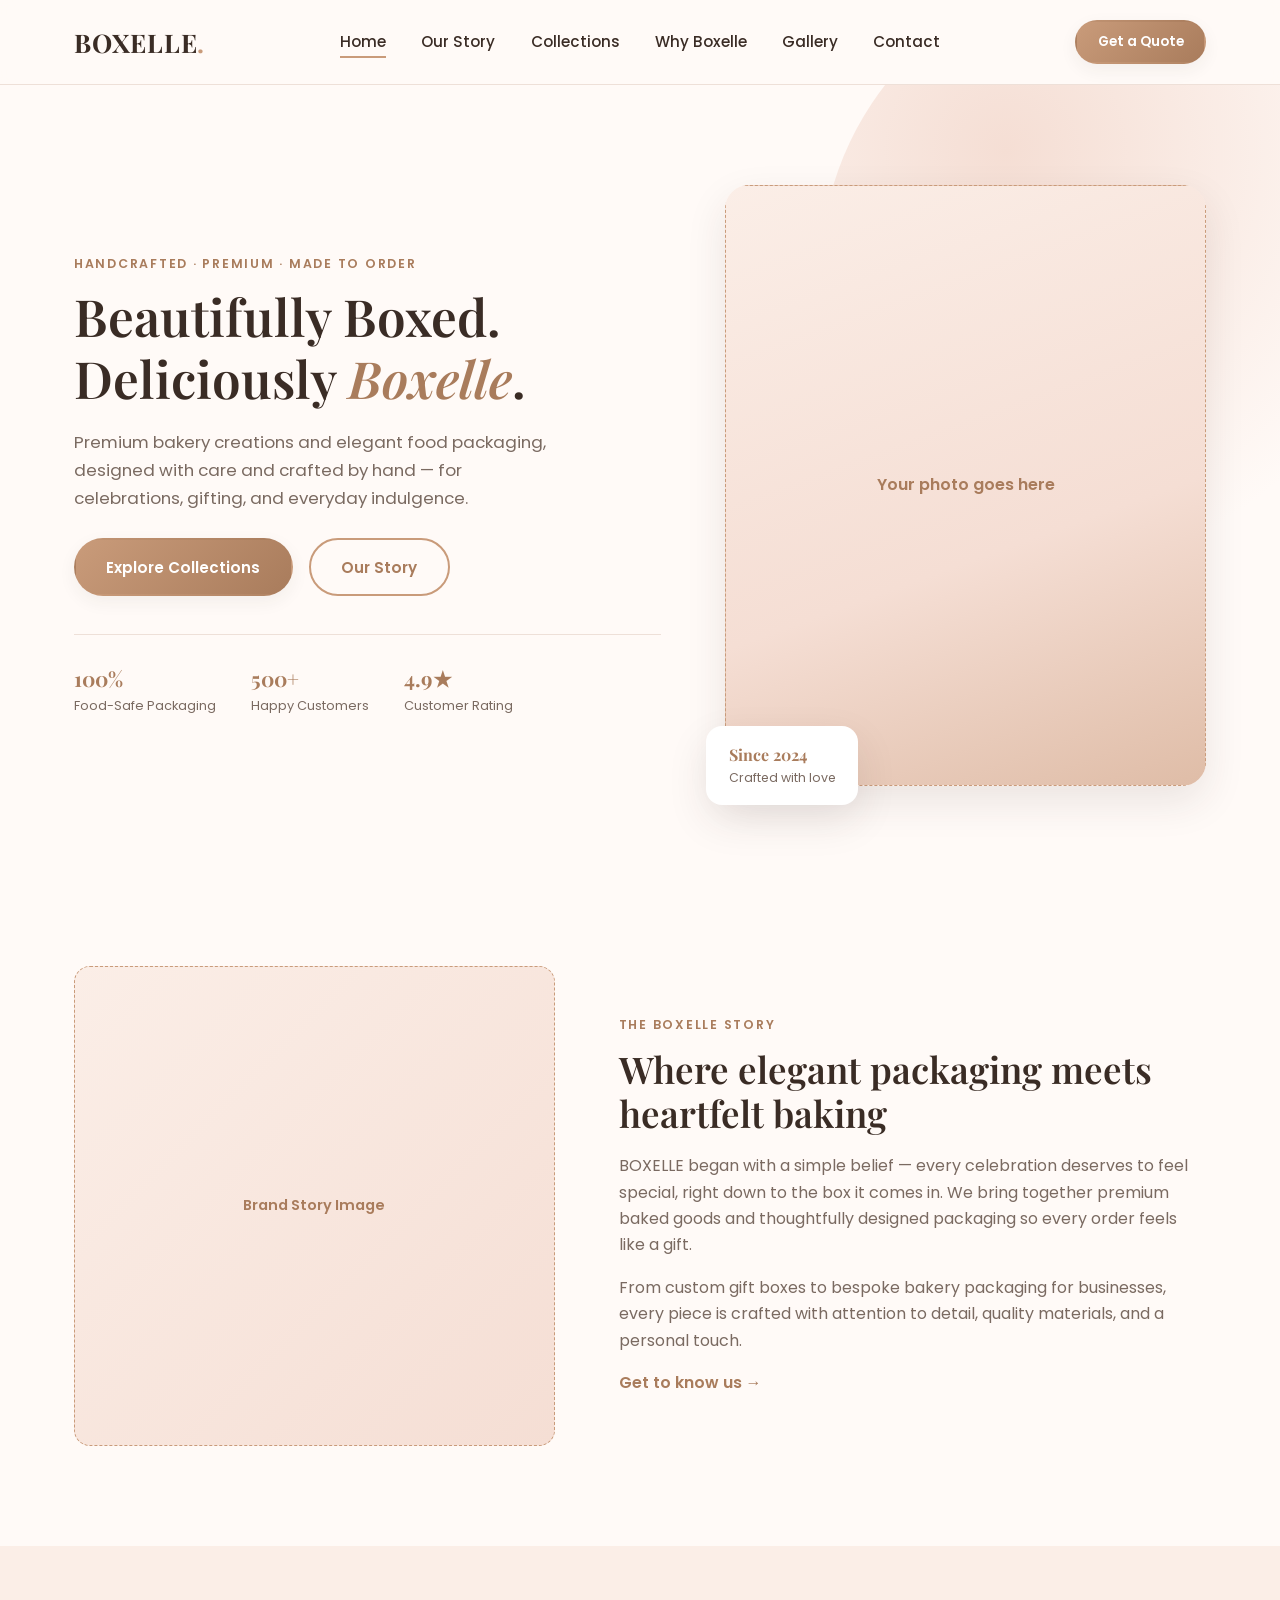
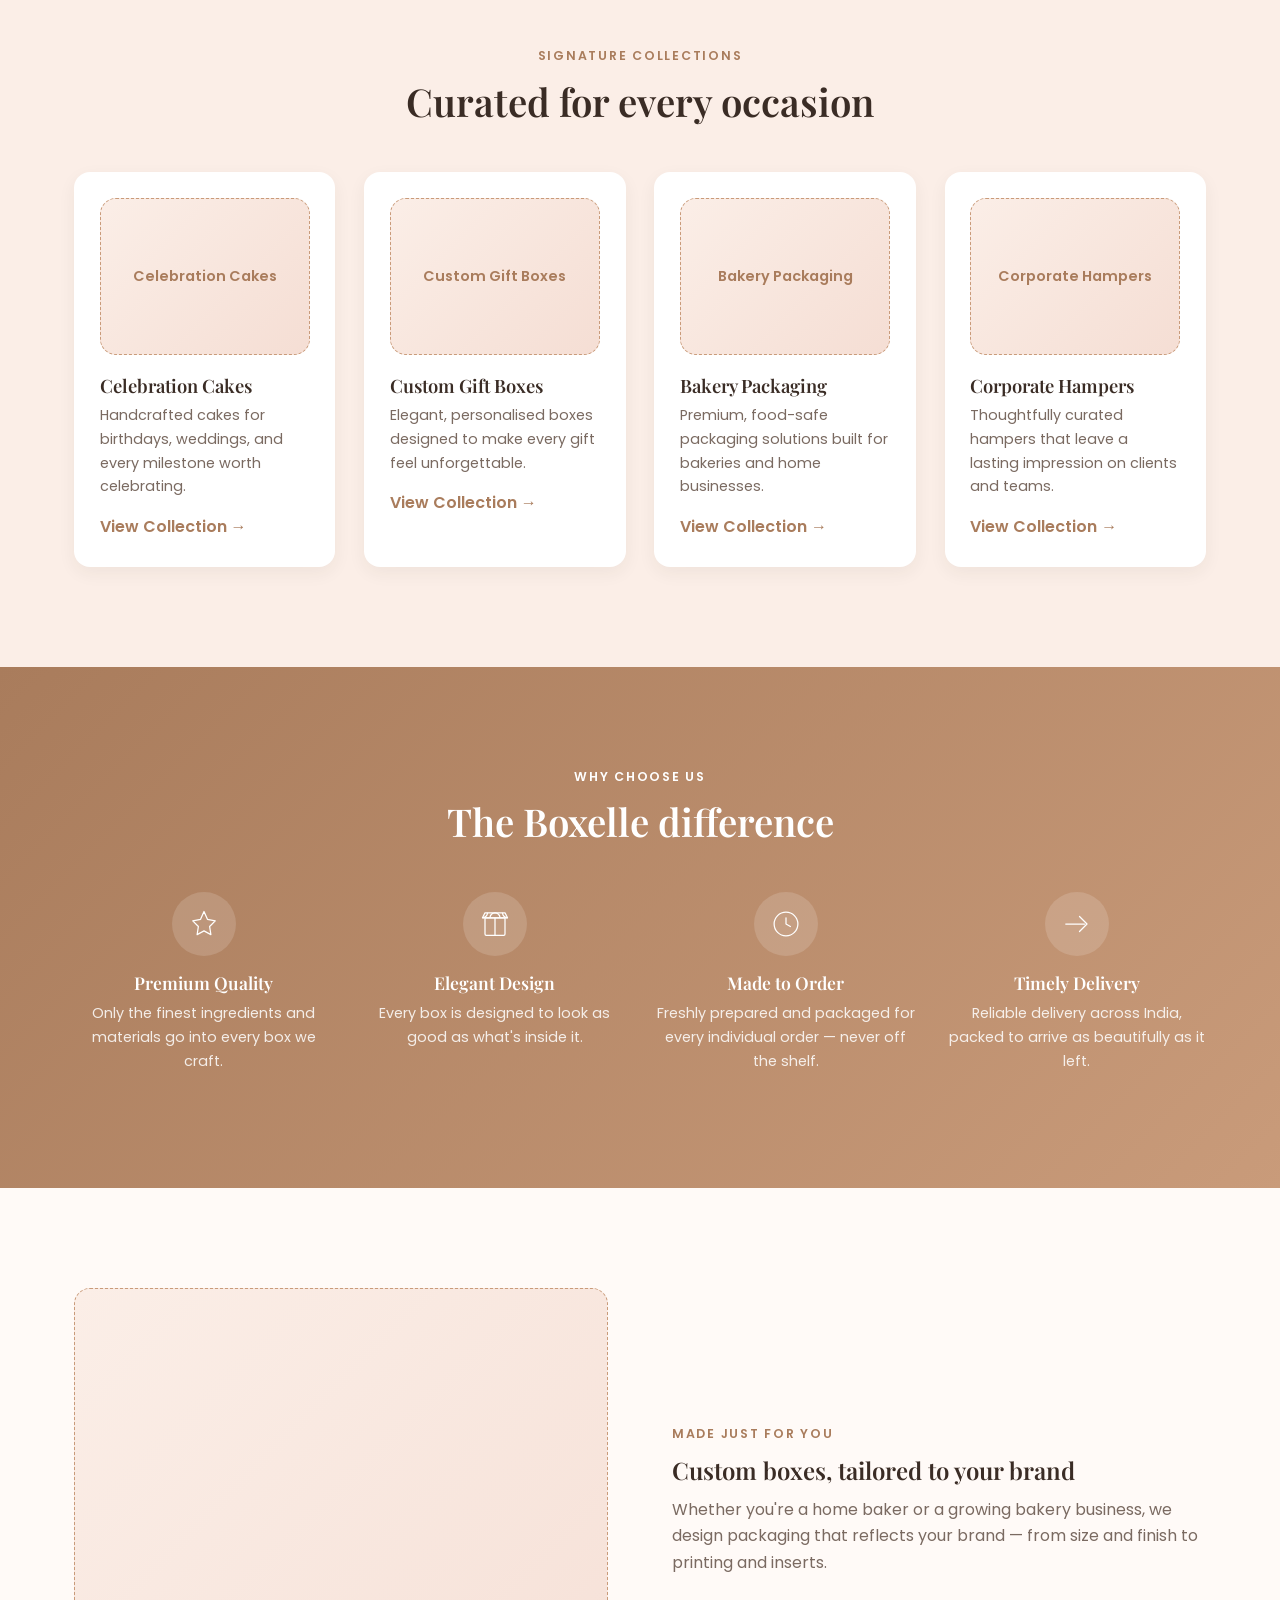
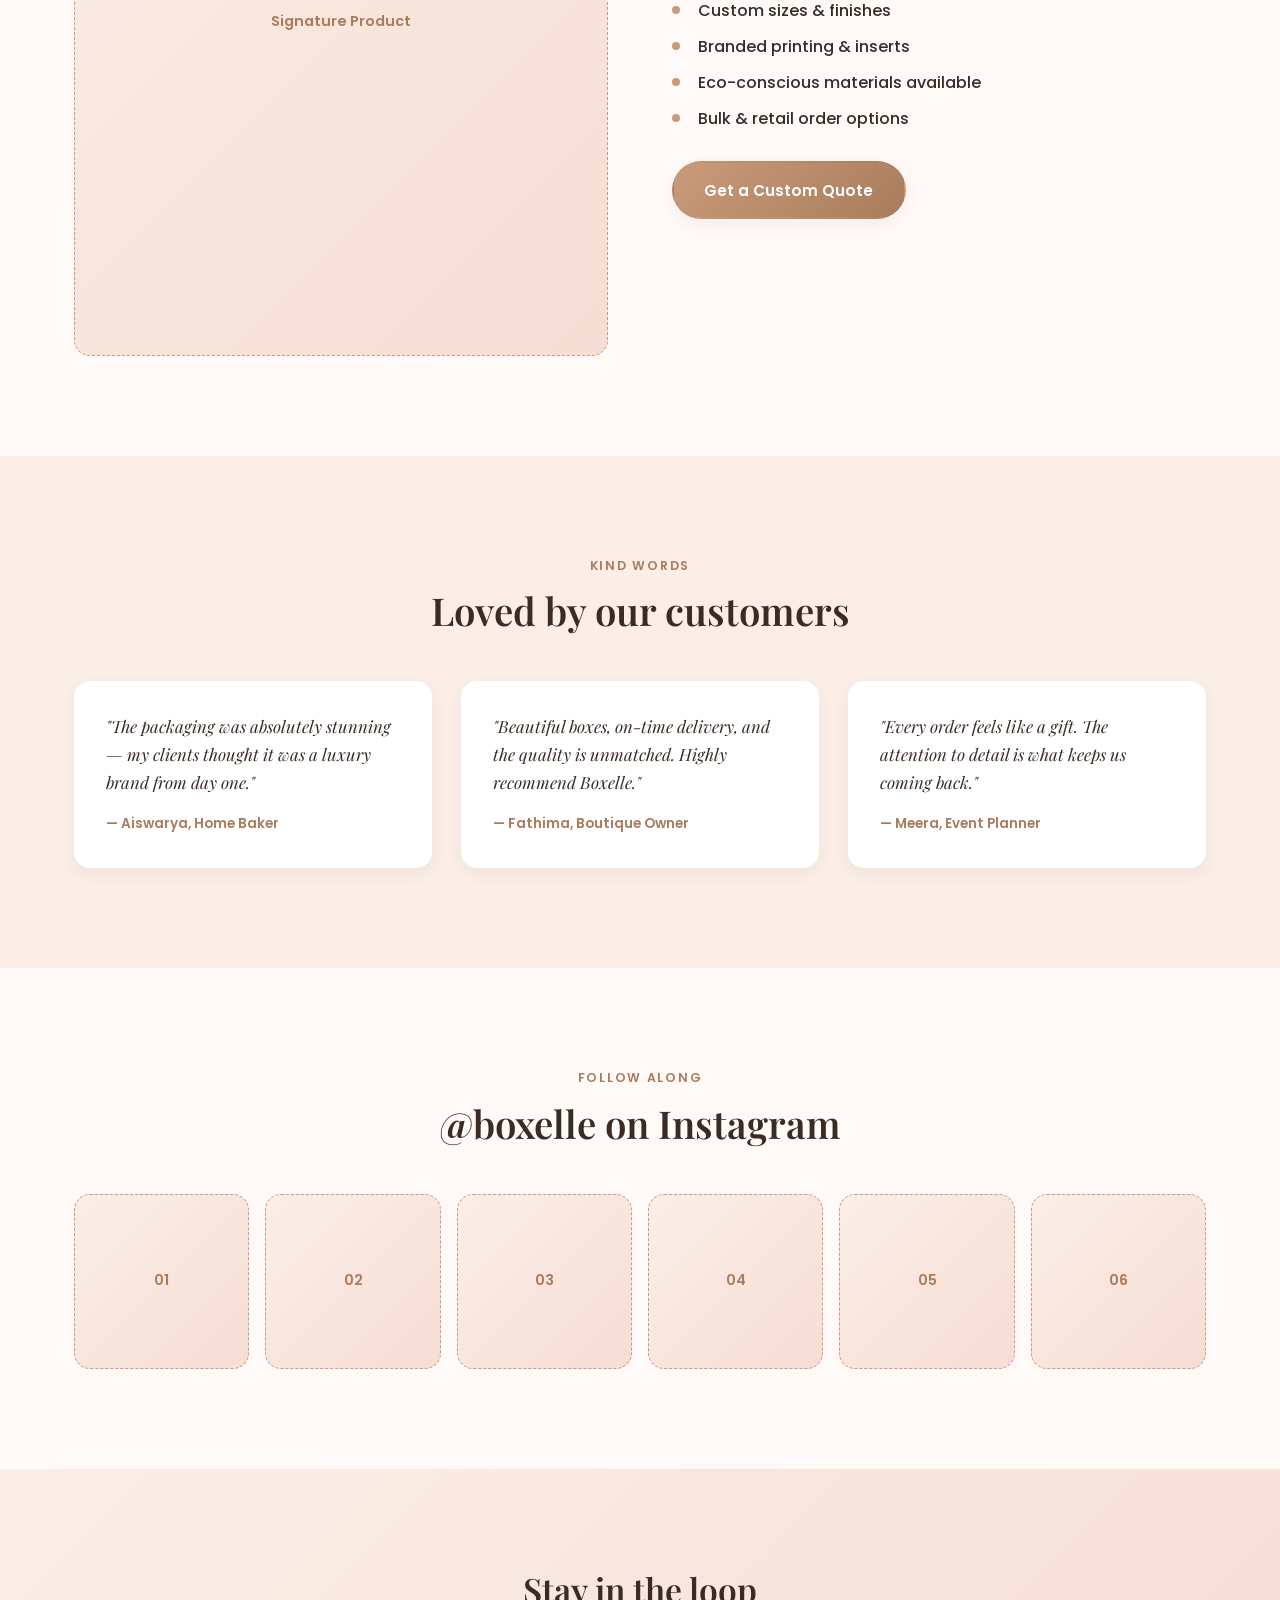
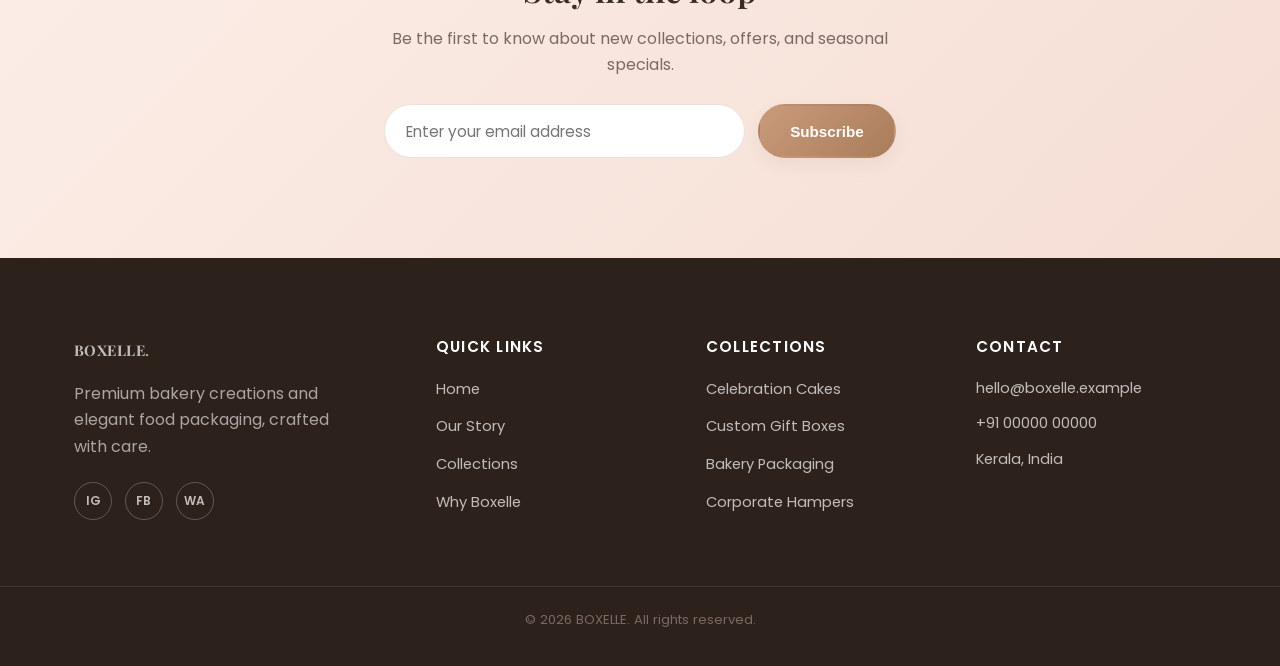
==== design-preview/index.html @ c8e91c18 "Add homepage design preview (hero, collections, footer) for BOXELLE Static HTML/CSS prototype of the" ====
<!DOCTYPE html>
<html lang="en">
<head>
<meta charset="UTF-8">
<meta name="viewport" content="width=device-width, initial-scale=1.0">
<title>BOXELLE — Premium Bakery & Packaging</title>
<meta name="description" content="BOXELLE — premium, handcrafted bakery boxes and food packaging. Elegant design, made to order.">
<link rel="preconnect" href="https://fonts.googleapis.com">
<link rel="preconnect" href="https://fonts.gstatic.com" crossorigin>
<link href="https://fonts.googleapis.com/css2?family=Playfair+Display:ital,wght@0,500;0,600;0,700;1,500&family=Poppins:wght@300;400;500;600;700&display=swap" rel="stylesheet">
<link rel="stylesheet" href="assets/css/style.css">
</head>
<body>

<!-- ============ HEADER ============ -->
<header class="site-header" id="siteHeader">
  <div class="container header-inner">
    <a href="#" class="logo">BOXELLE<span class="logo-dot">.</span></a>

    <nav class="main-nav" id="mainNav">
      <ul>
        <li><a href="#home" class="active">Home</a></li>
        <li><a href="#about">Our Story</a></li>
        <li><a href="#collections">Collections</a></li>
        <li><a href="#why">Why Boxelle</a></li>
        <li><a href="#gallery">Gallery</a></li>
        <li><a href="#contact">Contact</a></li>
      </ul>
    </nav>

    <div class="header-actions">
      <a href="#contact" class="btn btn-primary btn-sm">Get a Quote</a>
      <button class="nav-toggle" id="navToggle" aria-label="Toggle menu" aria-expanded="false">
        <span></span><span></span><span></span>
      </button>
    </div>
  </div>
</header>

<!-- ============ HERO ============ -->
<section class="hero" id="home">
  <div class="hero-blob" aria-hidden="true"></div>
  <div class="container hero-inner">
    <div class="hero-copy" data-reveal>
      <p class="eyebrow">Handcrafted &middot; Premium &middot; Made to Order</p>
      <h1>Beautifully Boxed. <br> Deliciously <em>Boxelle</em>.</h1>
      <p class="hero-sub">
        Premium bakery creations and elegant food packaging, designed with care and
        crafted by hand — for celebrations, gifting, and everyday indulgence.
      </p>
      <div class="hero-cta">
        <a href="#collections" class="btn btn-primary">Explore Collections</a>
        <a href="#about" class="btn btn-outline">Our Story</a>
      </div>

      <div class="hero-trust">
        <div class="trust-item"><strong>100%</strong><span>Food-Safe Packaging</span></div>
        <div class="trust-item"><strong>500+</strong><span>Happy Customers</span></div>
        <div class="trust-item"><strong>4.9★</strong><span>Customer Rating</span></div>
      </div>
    </div>

    <div class="hero-visual" data-reveal>
      <div class="hero-photo-frame">
        <!-- PLACEHOLDER: replace this block's background image with the real photo
             (see design-preview/assets/img/README.txt) once supplied. -->
        <div class="hero-photo-placeholder">
          <span>Your photo goes here</span>
        </div>
      </div>
      <div class="hero-badge">
        <span class="hero-badge-title">Since 2024</span>
        <span class="hero-badge-sub">Crafted with love</span>
      </div>
    </div>
  </div>
</section>

<!-- ============ ABOUT ============ -->
<section class="about" id="about">
  <div class="container about-inner">
    <div class="about-visual" data-reveal>
      <div class="about-img img-placeholder">Brand Story Image</div>
    </div>
    <div class="about-copy" data-reveal>
      <p class="eyebrow">The Boxelle Story</p>
      <h2>Where elegant packaging meets heartfelt baking</h2>
      <p>
        BOXELLE began with a simple belief — every celebration deserves to feel special,
        right down to the box it comes in. We bring together premium baked goods and
        thoughtfully designed packaging so every order feels like a gift.
      </p>
      <p>
        From custom gift boxes to bespoke bakery packaging for businesses, every piece is
        crafted with attention to detail, quality materials, and a personal touch.
      </p>
      <a href="#contact" class="link-arrow">Get to know us &rarr;</a>
    </div>
  </div>
</section>

<!-- ============ COLLECTIONS ============ -->
<section class="collections" id="collections">
  <div class="container">
    <div class="section-head" data-reveal>
      <p class="eyebrow">Signature Collections</p>
      <h2>Curated for every occasion</h2>
    </div>

    <div class="collection-grid">
      <article class="collection-card" data-reveal>
        <div class="card-img img-placeholder">Celebration Cakes</div>
        <h3>Celebration Cakes</h3>
        <p>Handcrafted cakes for birthdays, weddings, and every milestone worth celebrating.</p>
        <a href="#contact" class="link-arrow">View Collection &rarr;</a>
      </article>

      <article class="collection-card" data-reveal>
        <div class="card-img img-placeholder">Custom Gift Boxes</div>
        <h3>Custom Gift Boxes</h3>
        <p>Elegant, personalised boxes designed to make every gift feel unforgettable.</p>
        <a href="#contact" class="link-arrow">View Collection &rarr;</a>
      </article>

      <article class="collection-card" data-reveal>
        <div class="card-img img-placeholder">Bakery Packaging</div>
        <h3>Bakery Packaging</h3>
        <p>Premium, food-safe packaging solutions built for bakeries and home businesses.</p>
        <a href="#contact" class="link-arrow">View Collection &rarr;</a>
      </article>

      <article class="collection-card" data-reveal>
        <div class="card-img img-placeholder">Corporate Hampers</div>
        <h3>Corporate Hampers</h3>
        <p>Thoughtfully curated hampers that leave a lasting impression on clients and teams.</p>
        <a href="#contact" class="link-arrow">View Collection &rarr;</a>
      </article>
    </div>
  </div>
</section>

<!-- ============ WHY BOXELLE ============ -->
<section class="why" id="why">
  <div class="container">
    <div class="section-head light" data-reveal>
      <p class="eyebrow">Why Choose Us</p>
      <h2>The Boxelle difference</h2>
    </div>

    <div class="why-grid">
      <div class="why-item" data-reveal>
        <div class="why-icon" aria-hidden="true">
          <svg viewBox="0 0 48 48"><path d="M24 4l5.5 12.5L42 19l-9 9 2 13-11-6-11 6 2-13-9-9 12.5-2.5z" fill="none" stroke="currentColor" stroke-width="2" stroke-linejoin="round"/></svg>
        </div>
        <h3>Premium Quality</h3>
        <p>Only the finest ingredients and materials go into every box we craft.</p>
      </div>

      <div class="why-item" data-reveal>
        <div class="why-icon" aria-hidden="true">
          <svg viewBox="0 0 48 48"><path d="M8 14h32v26a2 2 0 0 1-2 2H10a2 2 0 0 1-2-2V14z" fill="none" stroke="currentColor" stroke-width="2" stroke-linejoin="round"/><path d="M4 14h40l-4-8H8l-4 8z" fill="none" stroke="currentColor" stroke-width="2" stroke-linejoin="round"/><path d="M24 14v28M4 14a8 8 0 0 0 8-8M44 14a8 8 0 0 1-8-8M24 6a8 8 0 0 1 8 8M24 6a8 8 0 0 0-8 8" fill="none" stroke="currentColor" stroke-width="2"/></svg>
        </div>
        <h3>Elegant Design</h3>
        <p>Every box is designed to look as good as what's inside it.</p>
      </div>

      <div class="why-item" data-reveal>
        <div class="why-icon" aria-hidden="true">
          <svg viewBox="0 0 48 48"><circle cx="24" cy="24" r="19" fill="none" stroke="currentColor" stroke-width="2"/><path d="M24 14v10l7 4" fill="none" stroke="currentColor" stroke-width="2" stroke-linecap="round" stroke-linejoin="round"/></svg>
        </div>
        <h3>Made to Order</h3>
        <p>Freshly prepared and packaged for every individual order — never off the shelf.</p>
      </div>

      <div class="why-item" data-reveal>
        <div class="why-icon" aria-hidden="true">
          <svg viewBox="0 0 48 48"><path d="M6 24h30M28 12l12 12-12 12" fill="none" stroke="currentColor" stroke-width="2" stroke-linecap="round" stroke-linejoin="round"/></svg>
        </div>
        <h3>Timely Delivery</h3>
        <p>Reliable delivery across India, packed to arrive as beautifully as it left.</p>
      </div>
    </div>
  </div>
</section>

<!-- ============ SIGNATURE SHOWCASE ============ -->
<section class="showcase" id="showcase">
  <div class="container showcase-inner">
    <div class="showcase-visual" data-reveal>
      <div class="showcase-img img-placeholder">Signature Product</div>
    </div>
    <div class="showcase-copy" data-reveal>
      <p class="eyebrow">Made Just for You</p>
      <h2>Custom boxes, tailored to your brand</h2>
      <p>
        Whether you're a home baker or a growing bakery business, we design packaging
        that reflects your brand — from size and finish to printing and inserts.
      </p>
      <ul class="showcase-list">
        <li>Custom sizes &amp; finishes</li>
        <li>Branded printing &amp; inserts</li>
        <li>Eco-conscious materials available</li>
        <li>Bulk &amp; retail order options</li>
      </ul>
      <a href="#contact" class="btn btn-primary">Get a Custom Quote</a>
    </div>
  </div>
</section>

<!-- ============ TESTIMONIALS ============ -->
<section class="testimonials">
  <div class="container">
    <div class="section-head" data-reveal>
      <p class="eyebrow">Kind Words</p>
      <h2>Loved by our customers</h2>
    </div>

    <div class="testimonial-grid">
      <blockquote class="testimonial-card" data-reveal>
        <p>"The packaging was absolutely stunning — my clients thought it was a luxury brand from day one."</p>
        <footer>— Aiswarya, Home Baker</footer>
      </blockquote>
      <blockquote class="testimonial-card" data-reveal>
        <p>"Beautiful boxes, on-time delivery, and the quality is unmatched. Highly recommend Boxelle."</p>
        <footer>— Fathima, Boutique Owner</footer>
      </blockquote>
      <blockquote class="testimonial-card" data-reveal>
        <p>"Every order feels like a gift. The attention to detail is what keeps us coming back."</p>
        <footer>— Meera, Event Planner</footer>
      </blockquote>
    </div>
  </div>
</section>

<!-- ============ GALLERY ============ -->
<section class="gallery" id="gallery">
  <div class="container">
    <div class="section-head" data-reveal>
      <p class="eyebrow">Follow Along</p>
      <h2>@boxelle on Instagram</h2>
    </div>
    <div class="gallery-grid">
      <div class="gallery-item img-placeholder" data-reveal>01</div>
      <div class="gallery-item img-placeholder" data-reveal>02</div>
      <div class="gallery-item img-placeholder" data-reveal>03</div>
      <div class="gallery-item img-placeholder" data-reveal>04</div>
      <div class="gallery-item img-placeholder" data-reveal>05</div>
      <div class="gallery-item img-placeholder" data-reveal>06</div>
    </div>
  </div>
</section>

<!-- ============ NEWSLETTER CTA ============ -->
<section class="newsletter">
  <div class="container newsletter-inner" data-reveal>
    <h2>Stay in the loop</h2>
    <p>Be the first to know about new collections, offers, and seasonal specials.</p>
    <form class="newsletter-form" onsubmit="return false;">
      <input type="email" placeholder="Enter your email address" required aria-label="Email address">
      <button type="submit" class="btn btn-primary">Subscribe</button>
    </form>
  </div>
</section>

<!-- ============ FOOTER ============ -->
<footer class="site-footer" id="contact">
  <div class="container footer-inner">
    <div class="footer-col footer-brand">
      <a href="#" class="logo footer-logo">BOXELLE<span class="logo-dot">.</span></a>
      <p>Premium bakery creations and elegant food packaging, crafted with care.</p>
      <div class="social-links">
        <a href="#" aria-label="Instagram">IG</a>
        <a href="#" aria-label="Facebook">FB</a>
        <a href="#" aria-label="WhatsApp">WA</a>
      </div>
    </div>

    <div class="footer-col">
      <h4>Quick Links</h4>
      <ul>
        <li><a href="#home">Home</a></li>
        <li><a href="#about">Our Story</a></li>
        <li><a href="#collections">Collections</a></li>
        <li><a href="#why">Why Boxelle</a></li>
      </ul>
    </div>

    <div class="footer-col">
      <h4>Collections</h4>
      <ul>
        <li><a href="#collections">Celebration Cakes</a></li>
        <li><a href="#collections">Custom Gift Boxes</a></li>
        <li><a href="#collections">Bakery Packaging</a></li>
        <li><a href="#collections">Corporate Hampers</a></li>
      </ul>
    </div>

    <div class="footer-col">
      <h4>Contact</h4>
      <ul class="footer-contact">
        <li>hello@boxelle.example</li>
        <li>+91 00000 00000</li>
        <li>Kerala, India</li>
      </ul>
    </div>
  </div>
  <div class="footer-bottom">
    <div class="container">
      <p>&copy; <span id="year"></span> BOXELLE. All rights reserved.</p>
    </div>
  </div>
</footer>

<script src="assets/js/main.js"></script>
</body>
</html>
---- design-preview/assets/css/style.css ----
/* ==========================================================================
   BOXELLE — Homepage Design Preview
   Premium, feminine, modern bakery & packaging brand aesthetic.
   ========================================================================== */

:root {
  --color-bg: #fffaf7;
  --color-bg-alt: #fbeee7;
  --color-blush: #f5ded4;
  --color-blush-soft: #fbeee7;
  --color-rose-gold: #c99b7a;
  --color-rose-gold-dark: #a97c5c;
  --color-text: #3a2c25;
  --color-text-light: #7a6a61;
  --color-white: #ffffff;
  --color-border: #eee0d8;

  --font-heading: 'Playfair Display', Georgia, serif;
  --font-body: 'Poppins', -apple-system, BlinkMacSystemFont, sans-serif;

  --radius-lg: 24px;
  --radius-md: 16px;
  --radius-sm: 10px;
  --shadow-sm: 0 6px 18px rgba(58, 44, 37, 0.06);
  --shadow-md: 0 16px 40px rgba(58, 44, 37, 0.1);
  --container-w: 1180px;
}

* { box-sizing: border-box; }

html { scroll-behavior: smooth; }

body {
  margin: 0;
  font-family: var(--font-body);
  color: var(--color-text);
  background: var(--color-bg);
  line-height: 1.65;
  -webkit-font-smoothing: antialiased;
}

img { max-width: 100%; display: block; }

a { color: inherit; text-decoration: none; }

ul { list-style: none; margin: 0; padding: 0; }

.container {
  width: 100%;
  max-width: var(--container-w);
  margin: 0 auto;
  padding: 0 24px;
}

h1, h2, h3, h4 {
  font-family: var(--font-heading);
  font-weight: 600;
  margin: 0 0 .5em;
  line-height: 1.2;
  color: var(--color-text);
}

p { margin: 0 0 1em; color: var(--color-text-light); }

.eyebrow {
  font-family: var(--font-body);
  text-transform: uppercase;
  letter-spacing: .14em;
  font-size: .78rem;
  font-weight: 600;
  color: var(--color-rose-gold-dark);
  margin: 0 0 .9em;
}

/* ---------- Buttons ---------- */
.btn {
  display: inline-flex;
  align-items: center;
  justify-content: center;
  gap: .5em;
  padding: .95em 2em;
  border-radius: 100px;
  font-weight: 600;
  font-size: .95rem;
  border: 2px solid transparent;
  cursor: pointer;
  transition: transform .25s ease, box-shadow .25s ease, background .25s ease, color .25s ease;
  white-space: nowrap;
}
.btn-primary {
  background: linear-gradient(135deg, var(--color-rose-gold), var(--color-rose-gold-dark));
  color: #fff;
  box-shadow: var(--shadow-sm);
}
.btn-primary:hover { transform: translateY(-2px); box-shadow: var(--shadow-md); }
.btn-outline {
  border-color: var(--color-rose-gold);
  color: var(--color-rose-gold-dark);
  background: transparent;
}
.btn-outline:hover { background: var(--color-rose-gold); color: #fff; }
.btn-sm { padding: .65em 1.5em; font-size: .85rem; }

.link-arrow {
  display: inline-block;
  font-weight: 600;
  color: var(--color-rose-gold-dark);
  border-bottom: 1px solid transparent;
  transition: border-color .2s ease;
}
.link-arrow:hover { border-color: var(--color-rose-gold-dark); }

/* ---------- Placeholder blocks (swap for real photos) ---------- */
.img-placeholder {
  background: linear-gradient(135deg, var(--color-blush-soft), var(--color-blush));
  border: 1px dashed var(--color-rose-gold);
  color: var(--color-rose-gold-dark);
  display: flex;
  align-items: center;
  justify-content: center;
  font-family: var(--font-body);
  font-weight: 600;
  font-size: .9rem;
  text-align: center;
  border-radius: var(--radius-md);
}

/* ---------- Header ---------- */
.site-header {
  position: sticky;
  top: 0;
  z-index: 100;
  background: rgba(255, 250, 247, 0.9);
  backdrop-filter: blur(8px);
  border-bottom: 1px solid var(--color-border);
}
.header-inner {
  display: flex;
  align-items: center;
  justify-content: space-between;
  height: 84px;
}
.logo {
  font-family: var(--font-heading);
  font-size: 1.6rem;
  font-weight: 700;
  letter-spacing: .03em;
  color: var(--color-text);
}
.logo-dot { color: var(--color-rose-gold); }

.main-nav ul { display: flex; gap: 2.2rem; }
.main-nav a {
  font-size: .95rem;
  font-weight: 500;
  color: var(--color-text);
  position: relative;
  padding: 4px 0;
}
.main-nav a::after {
  content: '';
  position: absolute;
  left: 0; bottom: -2px;
  width: 0; height: 2px;
  background: var(--color-rose-gold);
  transition: width .25s ease;
}
.main-nav a:hover::after,
.main-nav a.active::after { width: 100%; }

.header-actions { display: flex; align-items: center; gap: 1.2rem; }

.nav-toggle {
  display: none;
  flex-direction: column;
  gap: 5px;
  background: none;
  border: none;
  cursor: pointer;
  padding: 6px;
}
.nav-toggle span {
  width: 24px; height: 2px;
  background: var(--color-text);
  border-radius: 2px;
  transition: transform .25s ease, opacity .25s ease;
}

/* ---------- Hero ---------- */
.hero {
  position: relative;
  overflow: hidden;
  padding: 100px 0 80px;
}
.hero-blob {
  position: absolute;
  top: -120px; right: -160px;
  width: 620px; height: 620px;
  background: radial-gradient(circle at 30% 30%, var(--color-blush) 0%, transparent 70%);
  border-radius: 50%;
  z-index: 0;
}
.hero-inner {
  position: relative;
  z-index: 1;
  display: grid;
  grid-template-columns: 1.1fr .9fr;
  gap: 4rem;
  align-items: center;
}
.hero h1 {
  font-size: clamp(2.4rem, 4vw, 3.4rem);
  margin-bottom: .4em;
}
.hero h1 em { color: var(--color-rose-gold-dark); font-style: italic; }
.hero-sub { font-size: 1.05rem; max-width: 480px; }
.hero-cta { display: flex; gap: 1rem; flex-wrap: wrap; margin: 1.6rem 0 2.4rem; }

.hero-trust {
  display: flex;
  gap: 2.2rem;
  padding-top: 1.6rem;
  border-top: 1px solid var(--color-border);
}
.trust-item { display: flex; flex-direction: column; }
.trust-item strong { font-family: var(--font-heading); font-size: 1.3rem; color: var(--color-rose-gold-dark); }
.trust-item span { font-size: .8rem; color: var(--color-text-light); }

.hero-visual { position: relative; }
.hero-photo-frame {
  border-radius: var(--radius-lg);
  overflow: hidden;
  box-shadow: var(--shadow-md);
  aspect-ratio: 4 / 5;
}
.hero-photo-placeholder {
  width: 100%; height: 100%;
  background: linear-gradient(160deg, var(--color-blush-soft), var(--color-blush) 60%, var(--color-rose-gold) 140%);
  border: 1px dashed var(--color-rose-gold);
  display: flex;
  align-items: center;
  justify-content: center;
  color: var(--color-rose-gold-dark);
  font-weight: 600;
  text-align: center;
  padding: 2rem;
}
.hero-badge {
  position: absolute;
  bottom: -1.2rem; left: -1.2rem;
  background: var(--color-white);
  border-radius: var(--radius-md);
  padding: 1rem 1.4rem;
  box-shadow: var(--shadow-md);
  display: flex;
  flex-direction: column;
}
.hero-badge-title { font-family: var(--font-heading); font-weight: 700; color: var(--color-rose-gold-dark); }
.hero-badge-sub { font-size: .78rem; color: var(--color-text-light); }

/* ---------- Section head ---------- */
.section-head { max-width: 600px; margin: 0 auto 3rem; text-align: center; }
.section-head h2 { font-size: clamp(1.8rem, 3vw, 2.4rem); }
.section-head.light .eyebrow,
.section-head.light h2 { color: #fff; }

section { padding: 100px 0; }

/* ---------- About ---------- */
.about-inner {
  display: grid;
  grid-template-columns: .9fr 1.1fr;
  gap: 4rem;
  align-items: center;
}
.about-img { aspect-ratio: 1 / 1; }
.about-copy h2 { font-size: clamp(1.8rem, 3vw, 2.3rem); }

/* ---------- Collections ---------- */
.collections { background: var(--color-bg-alt); }
.collection-grid {
  display: grid;
  grid-template-columns: repeat(4, 1fr);
  gap: 1.8rem;
}
.collection-card {
  background: var(--color-white);
  border-radius: var(--radius-md);
  padding: 1.6rem;
  box-shadow: var(--shadow-sm);
  transition: transform .25s ease, box-shadow .25s ease;
}
.collection-card:hover { transform: translateY(-6px); box-shadow: var(--shadow-md); }
.card-img { aspect-ratio: 4 / 3; margin-bottom: 1.2rem; }
.collection-card h3 { font-size: 1.15rem; margin-bottom: .4em; }
.collection-card p { font-size: .9rem; margin-bottom: 1em; }

/* ---------- Why ---------- */
.why {
  background: linear-gradient(135deg, var(--color-rose-gold-dark), var(--color-rose-gold));
  color: #fff;
}
.why-grid {
  display: grid;
  grid-template-columns: repeat(4, 1fr);
  gap: 2rem;
  text-align: center;
}
.why-icon {
  width: 64px; height: 64px;
  margin: 0 auto 1rem;
  border-radius: 50%;
  background: rgba(255,255,255,.15);
  display: flex; align-items: center; justify-content: center;
}
.why-icon svg { width: 30px; height: 30px; color: #fff; }
.why-item h3 { color: #fff; font-size: 1.1rem; }
.why-item p { color: rgba(255,255,255,.85); font-size: .9rem; }

/* ---------- Showcase ---------- */
.showcase-inner {
  display: grid;
  grid-template-columns: 1fr 1fr;
  gap: 4rem;
  align-items: center;
}
.showcase-img { aspect-ratio: 4 / 5; }
.showcase-list { margin: 1.4rem 0 1.8rem; }
.showcase-list li {
  padding-left: 1.6rem;
  position: relative;
  margin-bottom: .6rem;
  color: var(--color-text);
  font-weight: 500;
}
.showcase-list li::before {
  content: '';
  position: absolute;
  left: 0; top: .5em;
  width: 8px; height: 8px;
  border-radius: 50%;
  background: var(--color-rose-gold);
}

/* ---------- Testimonials ---------- */
.testimonials { background: var(--color-bg-alt); }
.testimonial-grid {
  display: grid;
  grid-template-columns: repeat(3, 1fr);
  gap: 1.8rem;
}
.testimonial-card {
  background: var(--color-white);
  border-radius: var(--radius-md);
  padding: 2rem;
  margin: 0;
  box-shadow: var(--shadow-sm);
}
.testimonial-card p {
  font-family: var(--font-heading);
  font-style: italic;
  color: var(--color-text);
  font-size: 1.05rem;
}
.testimonial-card footer { font-size: .85rem; color: var(--color-rose-gold-dark); font-weight: 600; }

/* ---------- Gallery ---------- */
.gallery-grid {
  display: grid;
  grid-template-columns: repeat(6, 1fr);
  gap: 1rem;
}
.gallery-item { aspect-ratio: 1 / 1; }

/* ---------- Newsletter ---------- */
.newsletter {
  background: linear-gradient(135deg, var(--color-blush-soft), var(--color-blush));
}
.newsletter-inner { text-align: center; max-width: 560px; }
.newsletter-inner h2 { font-size: clamp(1.6rem, 3vw, 2.1rem); }
.newsletter-form {
  display: flex;
  gap: .8rem;
  margin-top: 1.6rem;
  flex-wrap: wrap;
  justify-content: center;
}
.newsletter-form input {
  flex: 1;
  min-width: 240px;
  padding: .95em 1.4em;
  border-radius: 100px;
  border: 1px solid var(--color-border);
  font-family: var(--font-body);
  font-size: .95rem;
  background: #fff;
}
.newsletter-form input:focus { outline: 2px solid var(--color-rose-gold); }

/* ---------- Footer ---------- */
.site-footer { background: #2c211b; color: rgba(255,255,255,.75); padding-top: 80px; }
.footer-inner {
  display: grid;
  grid-template-columns: 1.4fr 1fr 1fr 1fr;
  gap: 2.5rem;
  padding-bottom: 60px;
}
.footer-logo { color: #fff; }
.footer-brand p { color: rgba(255,255,255,.6); margin-top: 1rem; max-width: 280px; }
.footer-col h4 { color: #fff; font-family: var(--font-body); font-size: .95rem; text-transform: uppercase; letter-spacing: .08em; margin-bottom: 1.2rem; }
.footer-col ul li { margin-bottom: .7rem; }
.footer-col a { color: rgba(255,255,255,.7); font-size: .92rem; }
.footer-col a:hover { color: var(--color-rose-gold); }
.footer-contact li { color: rgba(255,255,255,.7); font-size: .92rem; }

.social-links { display: flex; gap: .8rem; margin-top: 1.4rem; }
.social-links a {
  width: 38px; height: 38px;
  border-radius: 50%;
  border: 1px solid rgba(255,255,255,.25);
  display: flex; align-items: center; justify-content: center;
  font-size: .75rem;
  font-weight: 600;
}
.social-links a:hover { background: var(--color-rose-gold); border-color: var(--color-rose-gold); color: #fff; }

.footer-bottom {
  border-top: 1px solid rgba(255,255,255,.1);
  padding: 22px 0;
  text-align: center;
  font-size: .82rem;
  color: rgba(255,255,255,.5);
}

/* ---------- Scroll reveal ---------- */
[data-reveal] {
  opacity: 0;
  transform: translateY(24px);
  transition: opacity .7s ease, transform .7s ease;
}
[data-reveal].is-visible {
  opacity: 1;
  transform: translateY(0);
}

/* ==========================================================================
   Responsive — Nav switches to the mobile menu earlier than the tablet
   grid breakpoint, since the full nav label set doesn't fit a tablet width.
   ========================================================================== */
@media (max-width: 900px) {
  .header-inner { height: 72px; }
  .main-nav {
    position: fixed;
    top: 72px; left: 0; right: 0;
    background: var(--color-white);
    border-bottom: 1px solid var(--color-border);
    transform: translateY(-140%);
    transition: transform .3s ease;
    z-index: 90;
  }
  .main-nav.is-open { transform: translateY(0); }
  .main-nav ul { flex-direction: column; padding: 1.5rem 24px; gap: 1.2rem; }
  .nav-toggle { display: flex; }
  .header-actions .btn-sm { display: none; }
}

/* ==========================================================================
   Responsive — Tablet
   ========================================================================== */
@media (max-width: 1024px) {
  .hero-inner,
  .about-inner,
  .showcase-inner { grid-template-columns: 1fr; }
  .hero-visual { order: -1; max-width: 420px; margin: 0 auto; }
  .collection-grid { grid-template-columns: repeat(2, 1fr); }
  .why-grid { grid-template-columns: repeat(2, 1fr); gap: 2.4rem; }
  .testimonial-grid { grid-template-columns: 1fr; }
  .gallery-grid { grid-template-columns: repeat(3, 1fr); }
  .footer-inner { grid-template-columns: 1fr 1fr; }
}

/* ==========================================================================
   Responsive — Mobile
   ========================================================================== */
@media (max-width: 720px) {
  section { padding: 70px 0; }

  .hero { padding: 60px 0 60px; }
  .hero-trust { flex-wrap: wrap; gap: 1.4rem; }
  .hero-cta { flex-direction: column; align-items: stretch; }
  .hero-cta .btn { width: 100%; }

  .collection-grid { grid-template-columns: 1fr; }
  .gallery-grid { grid-template-columns: repeat(2, 1fr); }
  .footer-inner { grid-template-columns: 1fr; padding-bottom: 40px; }
  .newsletter-form { flex-direction: column; }
  .newsletter-form .btn { width: 100%; }
}
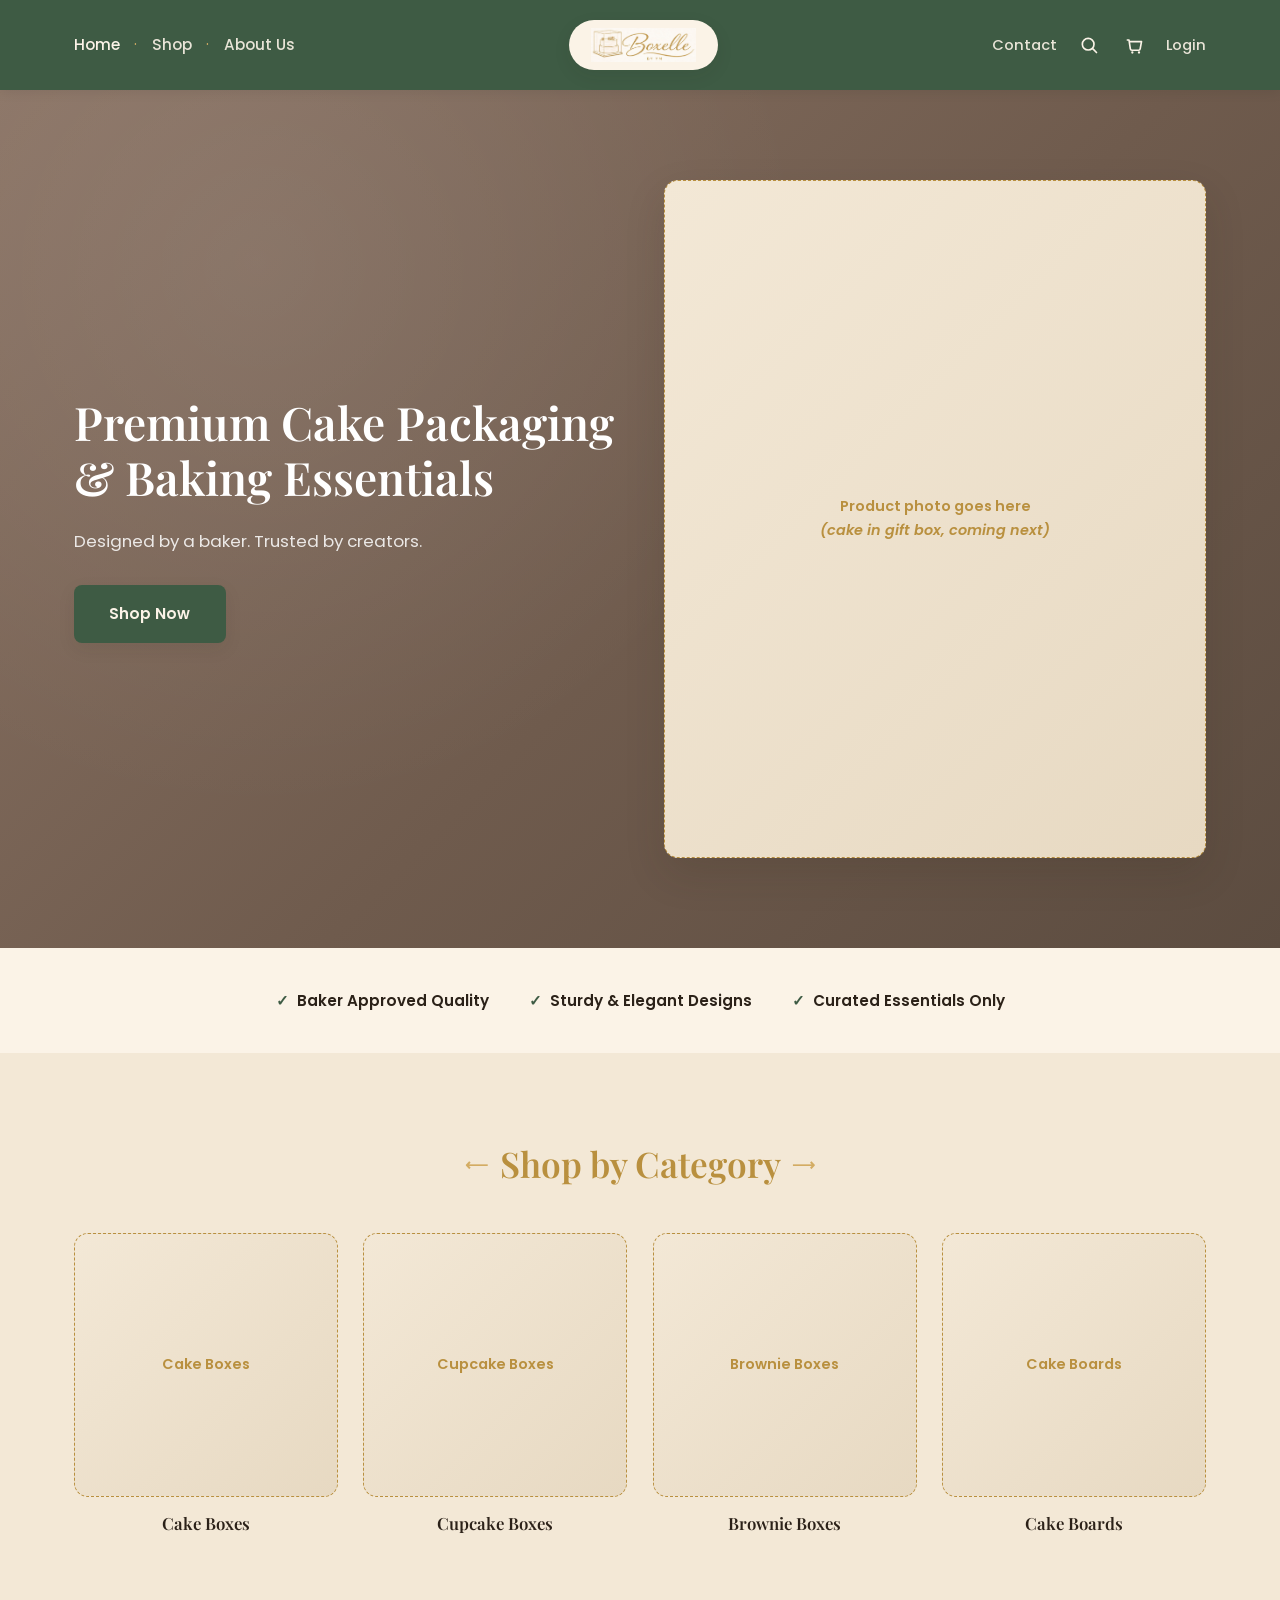
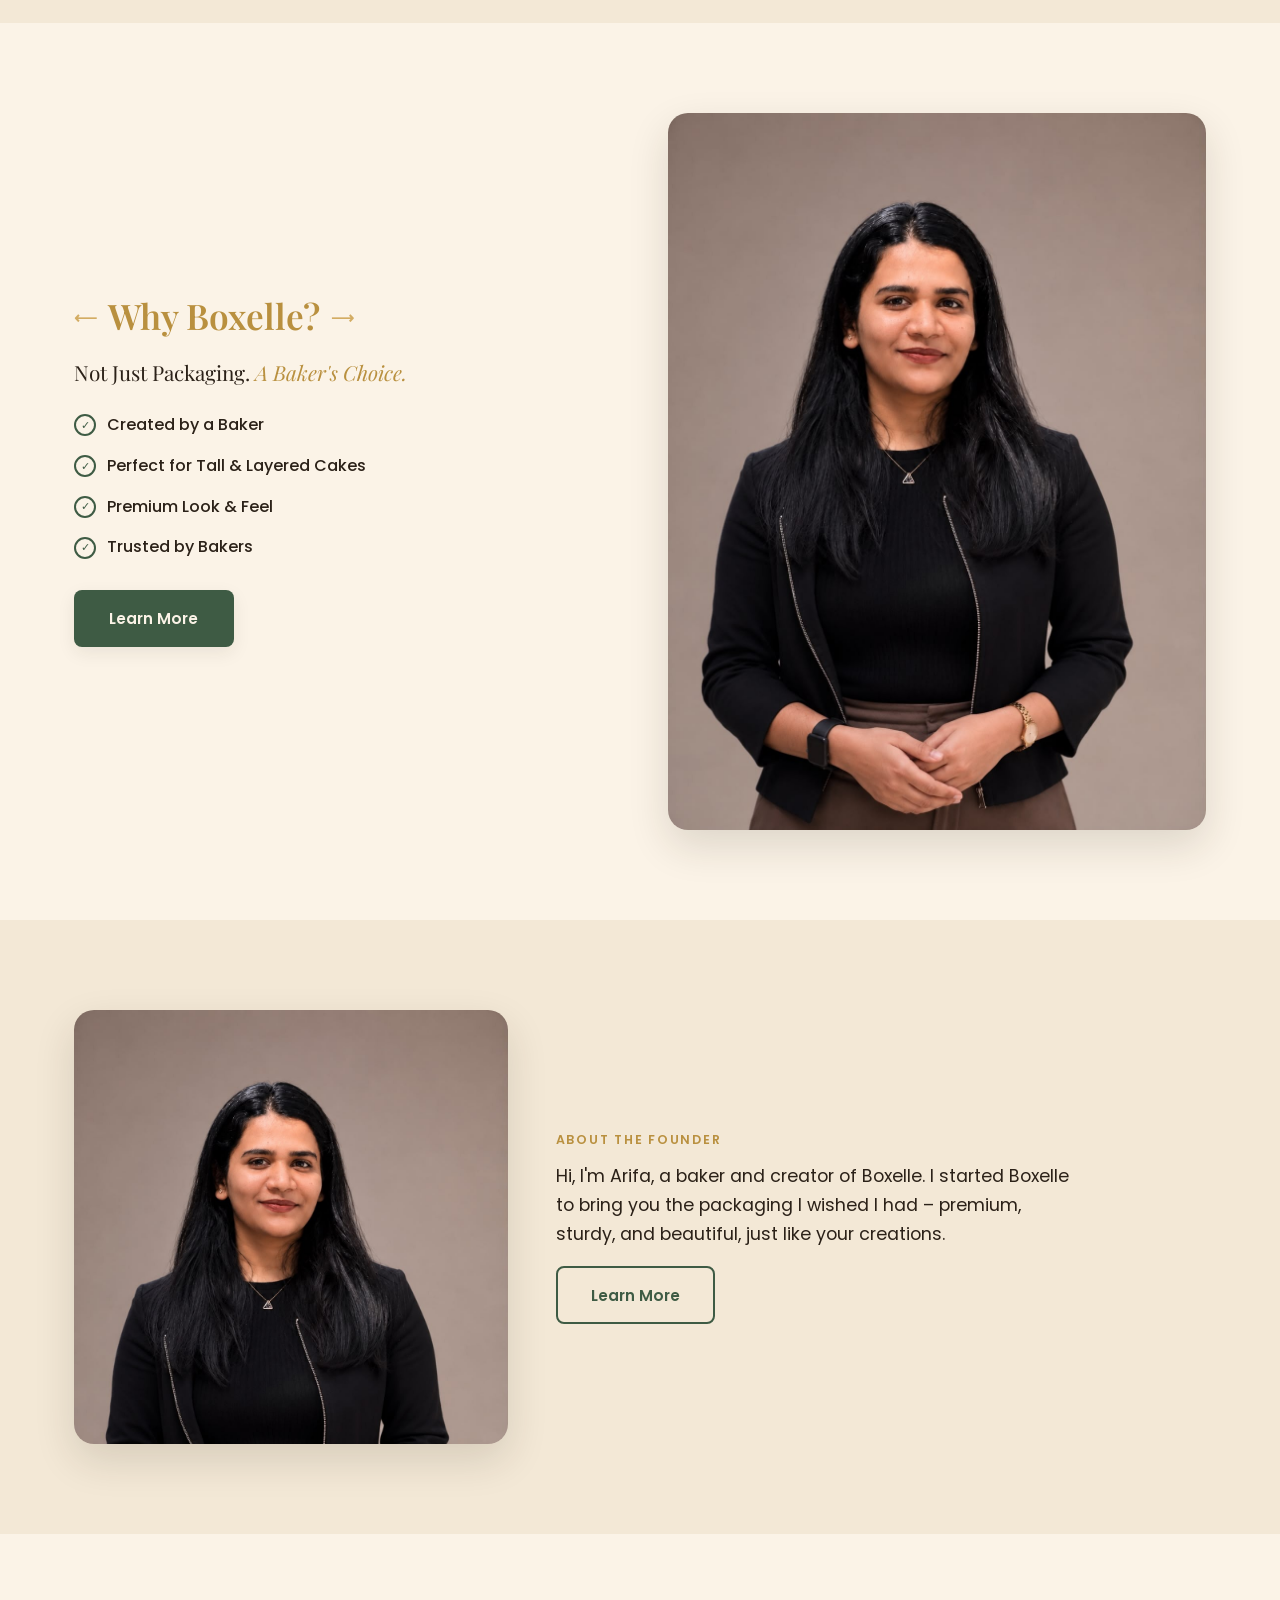
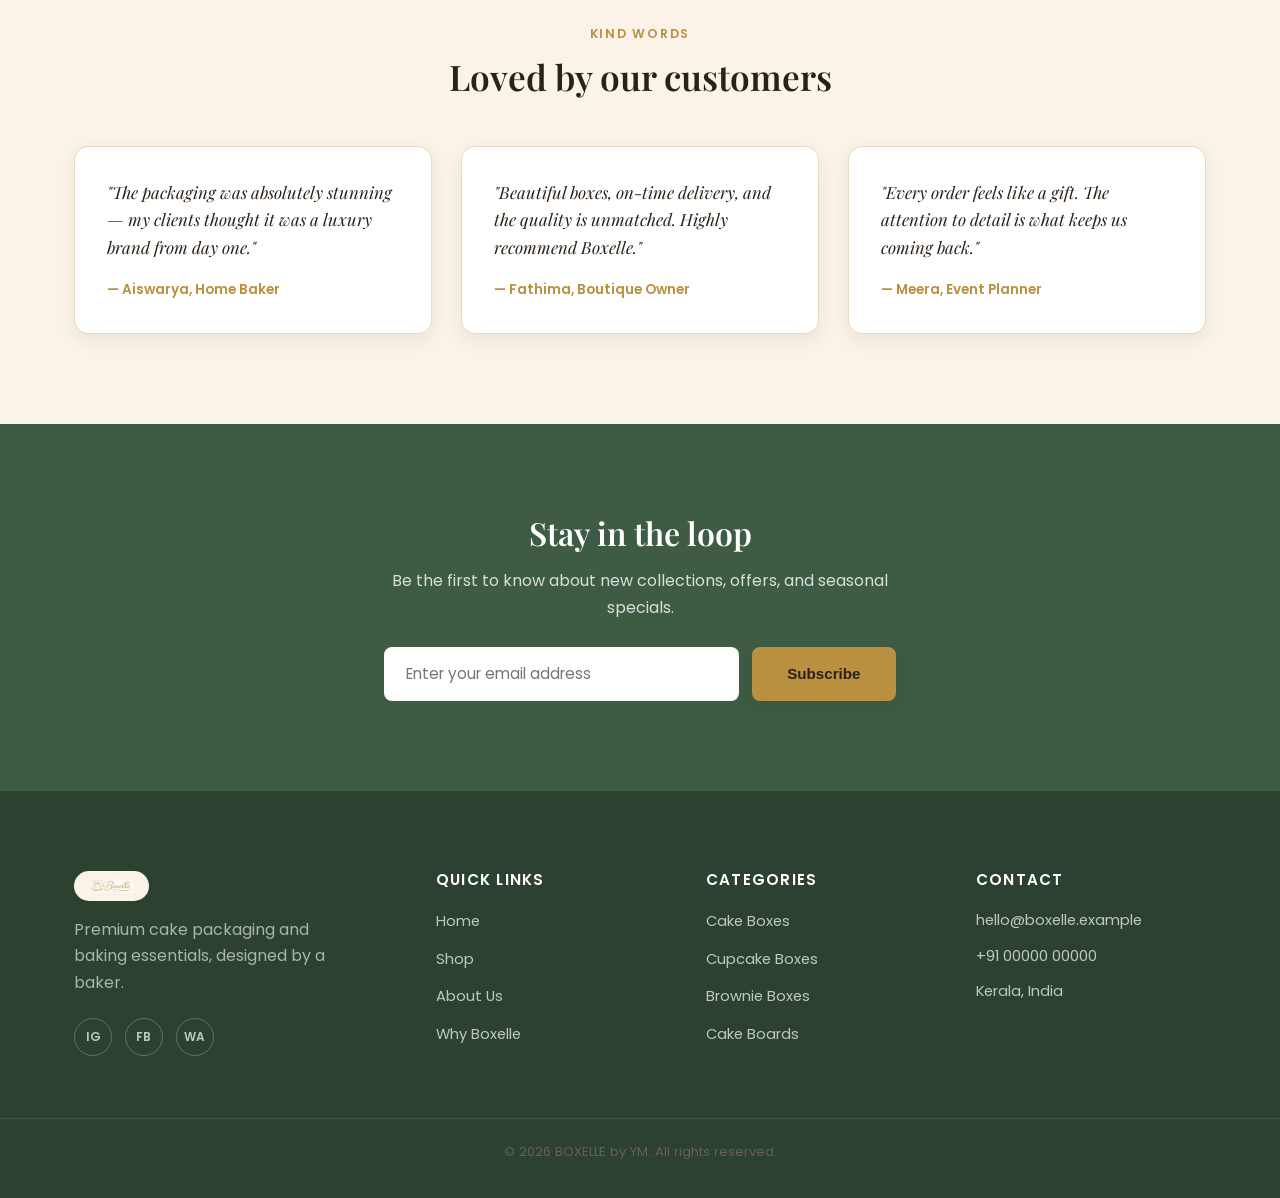
==== commit ad7a6c70: "Redesign homepage to match client's mockup, logo, and founder photo Rebuild design-preview to follow" ====
--- a/design-preview/index.html
+++ b/design-preview/index.html
@@ -3,8 +3,8 @@
 <head>
 <meta charset="UTF-8">
 <meta name="viewport" content="width=device-width, initial-scale=1.0">
-<title>BOXELLE — Premium Bakery & Packaging</title>
-<meta name="description" content="BOXELLE — premium, handcrafted bakery boxes and food packaging. Elegant design, made to order.">
+<title>BOXELLE by YM — Premium Cake Packaging &amp; Baking Essentials</title>
+<meta name="description" content="BOXELLE by YM — premium cake packaging and baking essentials. Designed by a baker. Trusted by creators.">
 <link rel="preconnect" href="https://fonts.googleapis.com">
 <link rel="preconnect" href="https://fonts.gstatic.com" crossorigin>
 <link href="https://fonts.googleapis.com/css2?family=Playfair+Display:ital,wght@0,500;0,600;0,700;1,500&family=Poppins:wght@300;400;500;600;700&display=swap" rel="stylesheet">
@@ -15,125 +15,100 @@
 <!-- ============ HEADER ============ -->
 <header class="site-header" id="siteHeader">
   <div class="container header-inner">
-    <a href="#" class="logo">BOXELLE<span class="logo-dot">.</span></a>
-
-    <nav class="main-nav" id="mainNav">
+    <nav class="main-nav main-nav-left" id="mainNavLeft">
       <ul>
         <li><a href="#home" class="active">Home</a></li>
-        <li><a href="#about">Our Story</a></li>
-        <li><a href="#collections">Collections</a></li>
-        <li><a href="#why">Why Boxelle</a></li>
-        <li><a href="#gallery">Gallery</a></li>
-        <li><a href="#contact">Contact</a></li>
+        <li class="dot">&middot;</li>
+        <li><a href="#collections">Shop</a></li>
+        <li class="dot">&middot;</li>
+        <li><a href="#about">About Us</a></li>
       </ul>
     </nav>
 
+    <a href="#home" class="logo-badge" aria-label="Boxelle by YM — home">
+      <img src="assets/img/logo.png" alt="Boxelle by YM">
+    </a>
+
     <div class="header-actions">
-      <a href="#contact" class="btn btn-primary btn-sm">Get a Quote</a>
+      <a href="#contact" class="header-link">Contact</a>
+      <button class="icon-btn" aria-label="Search">
+        <svg viewBox="0 0 24 24"><circle cx="11" cy="11" r="7" fill="none" stroke="currentColor" stroke-width="2"/><path d="M21 21l-4.3-4.3" stroke="currentColor" stroke-width="2" stroke-linecap="round"/></svg>
+      </button>
+      <button class="icon-btn" aria-label="Cart">
+        <svg viewBox="0 0 24 24"><path d="M4 6h2l1.6 10.6a2 2 0 0 0 2 1.7h7.8a2 2 0 0 0 2-1.6L21 8H7" fill="none" stroke="currentColor" stroke-width="2" stroke-linecap="round" stroke-linejoin="round"/><circle cx="10" cy="21" r="1.4" fill="currentColor"/><circle cx="18" cy="21" r="1.4" fill="currentColor"/></svg>
+      </button>
+      <a href="#contact" class="header-link">Login</a>
       <button class="nav-toggle" id="navToggle" aria-label="Toggle menu" aria-expanded="false">
         <span></span><span></span><span></span>
       </button>
     </div>
   </div>
+
+  <nav class="main-nav main-nav-mobile" id="mainNav">
+    <ul>
+      <li><a href="#home" class="active">Home</a></li>
+      <li><a href="#collections">Shop</a></li>
+      <li><a href="#about">About Us</a></li>
+      <li><a href="#why">Why Boxelle</a></li>
+      <li><a href="#contact">Contact</a></li>
+      <li><a href="#contact">Login</a></li>
+    </ul>
+  </nav>
 </header>
 
 <!-- ============ HERO ============ -->
 <section class="hero" id="home">
-  <div class="hero-blob" aria-hidden="true"></div>
   <div class="container hero-inner">
     <div class="hero-copy" data-reveal>
-      <p class="eyebrow">Handcrafted &middot; Premium &middot; Made to Order</p>
-      <h1>Beautifully Boxed. <br> Deliciously <em>Boxelle</em>.</h1>
-      <p class="hero-sub">
-        Premium bakery creations and elegant food packaging, designed with care and
-        crafted by hand — for celebrations, gifting, and everyday indulgence.
-      </p>
-      <div class="hero-cta">
-        <a href="#collections" class="btn btn-primary">Explore Collections</a>
-        <a href="#about" class="btn btn-outline">Our Story</a>
+      <h1>Premium Cake Packaging &amp; Baking Essentials</h1>
+      <p class="hero-sub">Designed by a baker. Trusted by creators.</p>
+      <a href="#collections" class="btn btn-primary">Shop Now</a>
+    </div>
+
+    <div class="hero-visual" data-reveal>
+      <div class="hero-photo-frame img-placeholder">
+        <!-- PLACEHOLDER: swap for the boxed-cake product photo from the reference mockup. -->
+        <span>Product photo goes here<br><em>(cake in gift box, coming next)</em></span>
       </div>
-
-      <div class="hero-trust">
-        <div class="trust-item"><strong>100%</strong><span>Food-Safe Packaging</span></div>
-        <div class="trust-item"><strong>500+</strong><span>Happy Customers</span></div>
-        <div class="trust-item"><strong>4.9★</strong><span>Customer Rating</span></div>
-      </div>
-    </div>
-
-    <div class="hero-visual" data-reveal>
-      <div class="hero-photo-frame">
-        <!-- PLACEHOLDER: replace this block's background image with the real photo
-             (see design-preview/assets/img/README.txt) once supplied. -->
-        <div class="hero-photo-placeholder">
-          <span>Your photo goes here</span>
-        </div>
-      </div>
-      <div class="hero-badge">
-        <span class="hero-badge-title">Since 2024</span>
-        <span class="hero-badge-sub">Crafted with love</span>
-      </div>
-    </div>
-  </div>
-</section>
-
-<!-- ============ ABOUT ============ -->
-<section class="about" id="about">
-  <div class="container about-inner">
-    <div class="about-visual" data-reveal>
-      <div class="about-img img-placeholder">Brand Story Image</div>
-    </div>
-    <div class="about-copy" data-reveal>
-      <p class="eyebrow">The Boxelle Story</p>
-      <h2>Where elegant packaging meets heartfelt baking</h2>
-      <p>
-        BOXELLE began with a simple belief — every celebration deserves to feel special,
-        right down to the box it comes in. We bring together premium baked goods and
-        thoughtfully designed packaging so every order feels like a gift.
-      </p>
-      <p>
-        From custom gift boxes to bespoke bakery packaging for businesses, every piece is
-        crafted with attention to detail, quality materials, and a personal touch.
-      </p>
-      <a href="#contact" class="link-arrow">Get to know us &rarr;</a>
-    </div>
-  </div>
-</section>
-
-<!-- ============ COLLECTIONS ============ -->
+    </div>
+  </div>
+</section>
+
+<!-- ============ TRUST BADGES ============ -->
+<section class="trust-strip">
+  <div class="container trust-strip-inner" data-reveal>
+    <div class="trust-badge"><span class="check">&#10003;</span> Baker Approved Quality</div>
+    <div class="trust-badge"><span class="check">&#10003;</span> Sturdy &amp; Elegant Designs</div>
+    <div class="trust-badge"><span class="check">&#10003;</span> Curated Essentials Only</div>
+  </div>
+</section>
+
+<!-- ============ SHOP BY CATEGORY ============ -->
 <section class="collections" id="collections">
   <div class="container">
-    <div class="section-head" data-reveal>
-      <p class="eyebrow">Signature Collections</p>
-      <h2>Curated for every occasion</h2>
+    <div class="section-head ornamented" data-reveal>
+      <h2><span class="ornament">&#10230;</span> Shop by Category <span class="ornament flip">&#10230;</span></h2>
     </div>
 
     <div class="collection-grid">
       <article class="collection-card" data-reveal>
-        <div class="card-img img-placeholder">Celebration Cakes</div>
-        <h3>Celebration Cakes</h3>
-        <p>Handcrafted cakes for birthdays, weddings, and every milestone worth celebrating.</p>
-        <a href="#contact" class="link-arrow">View Collection &rarr;</a>
-      </article>
-
-      <article class="collection-card" data-reveal>
-        <div class="card-img img-placeholder">Custom Gift Boxes</div>
-        <h3>Custom Gift Boxes</h3>
-        <p>Elegant, personalised boxes designed to make every gift feel unforgettable.</p>
-        <a href="#contact" class="link-arrow">View Collection &rarr;</a>
-      </article>
-
-      <article class="collection-card" data-reveal>
-        <div class="card-img img-placeholder">Bakery Packaging</div>
-        <h3>Bakery Packaging</h3>
-        <p>Premium, food-safe packaging solutions built for bakeries and home businesses.</p>
-        <a href="#contact" class="link-arrow">View Collection &rarr;</a>
-      </article>
-
-      <article class="collection-card" data-reveal>
-        <div class="card-img img-placeholder">Corporate Hampers</div>
-        <h3>Corporate Hampers</h3>
-        <p>Thoughtfully curated hampers that leave a lasting impression on clients and teams.</p>
-        <a href="#contact" class="link-arrow">View Collection &rarr;</a>
+        <div class="card-img img-placeholder">Cake Boxes</div>
+        <h3>Cake Boxes</h3>
+      </article>
+
+      <article class="collection-card" data-reveal>
+        <div class="card-img img-placeholder">Cupcake Boxes</div>
+        <h3>Cupcake Boxes</h3>
+      </article>
+
+      <article class="collection-card" data-reveal>
+        <div class="card-img img-placeholder">Brownie Boxes</div>
+        <h3>Brownie Boxes</h3>
+      </article>
+
+      <article class="collection-card" data-reveal>
+        <div class="card-img img-placeholder">Cake Boards</div>
+        <h3>Cake Boards</h3>
       </article>
     </div>
   </div>
@@ -141,68 +116,43 @@
 
 <!-- ============ WHY BOXELLE ============ -->
 <section class="why" id="why">
-  <div class="container">
-    <div class="section-head light" data-reveal>
-      <p class="eyebrow">Why Choose Us</p>
-      <h2>The Boxelle difference</h2>
-    </div>
-
-    <div class="why-grid">
-      <div class="why-item" data-reveal>
-        <div class="why-icon" aria-hidden="true">
-          <svg viewBox="0 0 48 48"><path d="M24 4l5.5 12.5L42 19l-9 9 2 13-11-6-11 6 2-13-9-9 12.5-2.5z" fill="none" stroke="currentColor" stroke-width="2" stroke-linejoin="round"/></svg>
-        </div>
-        <h3>Premium Quality</h3>
-        <p>Only the finest ingredients and materials go into every box we craft.</p>
+  <div class="container why-inner">
+    <div class="why-copy" data-reveal>
+      <div class="section-head ornamented left">
+        <h2><span class="ornament">&#10230;</span> Why Boxelle? <span class="ornament flip">&#10230;</span></h2>
       </div>
-
-      <div class="why-item" data-reveal>
-        <div class="why-icon" aria-hidden="true">
-          <svg viewBox="0 0 48 48"><path d="M8 14h32v26a2 2 0 0 1-2 2H10a2 2 0 0 1-2-2V14z" fill="none" stroke="currentColor" stroke-width="2" stroke-linejoin="round"/><path d="M4 14h40l-4-8H8l-4 8z" fill="none" stroke="currentColor" stroke-width="2" stroke-linejoin="round"/><path d="M24 14v28M4 14a8 8 0 0 0 8-8M44 14a8 8 0 0 1-8-8M24 6a8 8 0 0 1 8 8M24 6a8 8 0 0 0-8 8" fill="none" stroke="currentColor" stroke-width="2"/></svg>
-        </div>
-        <h3>Elegant Design</h3>
-        <p>Every box is designed to look as good as what's inside it.</p>
-      </div>
-
-      <div class="why-item" data-reveal>
-        <div class="why-icon" aria-hidden="true">
-          <svg viewBox="0 0 48 48"><circle cx="24" cy="24" r="19" fill="none" stroke="currentColor" stroke-width="2"/><path d="M24 14v10l7 4" fill="none" stroke="currentColor" stroke-width="2" stroke-linecap="round" stroke-linejoin="round"/></svg>
-        </div>
-        <h3>Made to Order</h3>
-        <p>Freshly prepared and packaged for every individual order — never off the shelf.</p>
-      </div>
-
-      <div class="why-item" data-reveal>
-        <div class="why-icon" aria-hidden="true">
-          <svg viewBox="0 0 48 48"><path d="M6 24h30M28 12l12 12-12 12" fill="none" stroke="currentColor" stroke-width="2" stroke-linecap="round" stroke-linejoin="round"/></svg>
-        </div>
-        <h3>Timely Delivery</h3>
-        <p>Reliable delivery across India, packed to arrive as beautifully as it left.</p>
-      </div>
-    </div>
-  </div>
-</section>
-
-<!-- ============ SIGNATURE SHOWCASE ============ -->
-<section class="showcase" id="showcase">
-  <div class="container showcase-inner">
-    <div class="showcase-visual" data-reveal>
-      <div class="showcase-img img-placeholder">Signature Product</div>
-    </div>
-    <div class="showcase-copy" data-reveal>
-      <p class="eyebrow">Made Just for You</p>
-      <h2>Custom boxes, tailored to your brand</h2>
-      <p>
-        Whether you're a home baker or a growing bakery business, we design packaging
-        that reflects your brand — from size and finish to printing and inserts.
+      <p class="why-tagline">Not Just Packaging. <em>A Baker's Choice.</em></p>
+
+      <ul class="check-list">
+        <li><span class="check-circle">&#10003;</span> Created by a Baker</li>
+        <li><span class="check-circle">&#10003;</span> Perfect for Tall &amp; Layered Cakes</li>
+        <li><span class="check-circle">&#10003;</span> Premium Look &amp; Feel</li>
+        <li><span class="check-circle">&#10003;</span> Trusted by Bakers</li>
+      </ul>
+
+      <a href="#about" class="btn btn-primary">Learn More</a>
+    </div>
+
+    <div class="why-visual" data-reveal>
+      <img src="assets/img/founder-photo.jpg" alt="Arifa, founder of Boxelle" class="why-photo">
+    </div>
+  </div>
+</section>
+
+<!-- ============ ABOUT THE FOUNDER ============ -->
+<section class="founder" id="about">
+  <div class="container founder-inner">
+    <div class="founder-visual" data-reveal>
+      <img src="assets/img/founder-square.jpg" alt="Arifa, founder of Boxelle" class="founder-photo">
+    </div>
+    <div class="founder-copy" data-reveal>
+      <p class="eyebrow">About the Founder</p>
+      <p class="founder-bio">
+        Hi, I'm Arifa, a baker and creator of Boxelle. I started Boxelle to bring you
+        the packaging I wished I had &ndash; premium, sturdy, and beautiful, just like
+        your creations.
       </p>
-      <ul class="showcase-list">
-        <li>Custom sizes &amp; finishes</li>
-        <li>Branded printing &amp; inserts</li>
-        <li>Eco-conscious materials available</li>
-        <li>Bulk &amp; retail order options</li>
-      </ul>
-      <a href="#contact" class="btn btn-primary">Get a Custom Quote</a>
+      <a href="#contact" class="btn btn-outline">Learn More</a>
     </div>
   </div>
 </section>
@@ -217,35 +167,17 @@
 
     <div class="testimonial-grid">
       <blockquote class="testimonial-card" data-reveal>
-        <p>"The packaging was absolutely stunning — my clients thought it was a luxury brand from day one."</p>
-        <footer>— Aiswarya, Home Baker</footer>
+        <p>"The packaging was absolutely stunning &mdash; my clients thought it was a luxury brand from day one."</p>
+        <footer>&mdash; Aiswarya, Home Baker</footer>
       </blockquote>
       <blockquote class="testimonial-card" data-reveal>
         <p>"Beautiful boxes, on-time delivery, and the quality is unmatched. Highly recommend Boxelle."</p>
-        <footer>— Fathima, Boutique Owner</footer>
+        <footer>&mdash; Fathima, Boutique Owner</footer>
       </blockquote>
       <blockquote class="testimonial-card" data-reveal>
         <p>"Every order feels like a gift. The attention to detail is what keeps us coming back."</p>
-        <footer>— Meera, Event Planner</footer>
+        <footer>&mdash; Meera, Event Planner</footer>
       </blockquote>
-    </div>
-  </div>
-</section>
-
-<!-- ============ GALLERY ============ -->
-<section class="gallery" id="gallery">
-  <div class="container">
-    <div class="section-head" data-reveal>
-      <p class="eyebrow">Follow Along</p>
-      <h2>@boxelle on Instagram</h2>
-    </div>
-    <div class="gallery-grid">
-      <div class="gallery-item img-placeholder" data-reveal>01</div>
-      <div class="gallery-item img-placeholder" data-reveal>02</div>
-      <div class="gallery-item img-placeholder" data-reveal>03</div>
-      <div class="gallery-item img-placeholder" data-reveal>04</div>
-      <div class="gallery-item img-placeholder" data-reveal>05</div>
-      <div class="gallery-item img-placeholder" data-reveal>06</div>
     </div>
   </div>
 </section>
@@ -266,8 +198,8 @@
 <footer class="site-footer" id="contact">
   <div class="container footer-inner">
     <div class="footer-col footer-brand">
-      <a href="#" class="logo footer-logo">BOXELLE<span class="logo-dot">.</span></a>
-      <p>Premium bakery creations and elegant food packaging, crafted with care.</p>
+      <img src="assets/img/logo.png" alt="Boxelle by YM" class="footer-logo">
+      <p>Premium cake packaging and baking essentials, designed by a baker.</p>
       <div class="social-links">
         <a href="#" aria-label="Instagram">IG</a>
         <a href="#" aria-label="Facebook">FB</a>
@@ -279,19 +211,19 @@
       <h4>Quick Links</h4>
       <ul>
         <li><a href="#home">Home</a></li>
-        <li><a href="#about">Our Story</a></li>
-        <li><a href="#collections">Collections</a></li>
+        <li><a href="#collections">Shop</a></li>
+        <li><a href="#about">About Us</a></li>
         <li><a href="#why">Why Boxelle</a></li>
       </ul>
     </div>
 
     <div class="footer-col">
-      <h4>Collections</h4>
+      <h4>Categories</h4>
       <ul>
-        <li><a href="#collections">Celebration Cakes</a></li>
-        <li><a href="#collections">Custom Gift Boxes</a></li>
-        <li><a href="#collections">Bakery Packaging</a></li>
-        <li><a href="#collections">Corporate Hampers</a></li>
+        <li><a href="#collections">Cake Boxes</a></li>
+        <li><a href="#collections">Cupcake Boxes</a></li>
+        <li><a href="#collections">Brownie Boxes</a></li>
+        <li><a href="#collections">Cake Boards</a></li>
       </ul>
     </div>
 
@@ -306,7 +238,7 @@
   </div>
   <div class="footer-bottom">
     <div class="container">
-      <p>&copy; <span id="year"></span> BOXELLE. All rights reserved.</p>
+      <p>&copy; <span id="year"></span> BOXELLE by YM. All rights reserved.</p>
     </div>
   </div>
 </footer>
--- a/design-preview/assets/css/style.css
+++ b/design-preview/assets/css/style.css
@@ -1,28 +1,29 @@
 /* ==========================================================================
-   BOXELLE — Homepage Design Preview
-   Premium, feminine, modern bakery & packaging brand aesthetic.
+   BOXELLE by YM — Homepage Design Preview
+   Palette and layout matched to the client-supplied homepage mockup:
+   deep green + gold + cream, bakery e-commerce style.
    ========================================================================== */
 
 :root {
-  --color-bg: #fffaf7;
-  --color-bg-alt: #fbeee7;
-  --color-blush: #f5ded4;
-  --color-blush-soft: #fbeee7;
-  --color-rose-gold: #c99b7a;
-  --color-rose-gold-dark: #a97c5c;
-  --color-text: #3a2c25;
-  --color-text-light: #7a6a61;
+  --color-bg: #fbf3e7;
+  --color-bg-alt: #f3e8d6;
+  --color-green: #3e5b44;
+  --color-green-dark: #2c4130;
+  --color-gold: #b9903f;
+  --color-gold-light: #d3ac63;
+  --color-text: #2b2118;
+  --color-text-light: #6b5f53;
   --color-white: #ffffff;
-  --color-border: #eee0d8;
+  --color-border: #e7d9c2;
 
   --font-heading: 'Playfair Display', Georgia, serif;
   --font-body: 'Poppins', -apple-system, BlinkMacSystemFont, sans-serif;
 
-  --radius-lg: 24px;
-  --radius-md: 16px;
-  --radius-sm: 10px;
-  --shadow-sm: 0 6px 18px rgba(58, 44, 37, 0.06);
-  --shadow-md: 0 16px 40px rgba(58, 44, 37, 0.1);
+  --radius-lg: 20px;
+  --radius-md: 14px;
+  --radius-sm: 8px;
+  --shadow-sm: 0 6px 18px rgba(43, 33, 24, 0.08);
+  --shadow-md: 0 16px 40px rgba(43, 33, 24, 0.14);
   --container-w: 1180px;
 }
 
@@ -68,7 +69,7 @@
   letter-spacing: .14em;
   font-size: .78rem;
   font-weight: 600;
-  color: var(--color-rose-gold-dark);
+  color: var(--color-gold);
   margin: 0 0 .9em;
 }
 
@@ -78,8 +79,8 @@
   align-items: center;
   justify-content: center;
   gap: .5em;
-  padding: .95em 2em;
-  border-radius: 100px;
+  padding: .95em 2.2em;
+  border-radius: var(--radius-sm);
   font-weight: 600;
   font-size: .95rem;
   border: 2px solid transparent;
@@ -88,33 +89,32 @@
   white-space: nowrap;
 }
 .btn-primary {
-  background: linear-gradient(135deg, var(--color-rose-gold), var(--color-rose-gold-dark));
-  color: #fff;
+  background: var(--color-green);
+  color: var(--color-bg);
   box-shadow: var(--shadow-sm);
 }
-.btn-primary:hover { transform: translateY(-2px); box-shadow: var(--shadow-md); }
+.btn-primary:hover { background: var(--color-green-dark); transform: translateY(-2px); box-shadow: var(--shadow-md); }
 .btn-outline {
-  border-color: var(--color-rose-gold);
-  color: var(--color-rose-gold-dark);
+  border-color: var(--color-green);
+  color: var(--color-green);
   background: transparent;
 }
-.btn-outline:hover { background: var(--color-rose-gold); color: #fff; }
-.btn-sm { padding: .65em 1.5em; font-size: .85rem; }
+.btn-outline:hover { background: var(--color-green); color: var(--color-bg); }
 
 .link-arrow {
   display: inline-block;
   font-weight: 600;
-  color: var(--color-rose-gold-dark);
+  color: var(--color-gold);
   border-bottom: 1px solid transparent;
   transition: border-color .2s ease;
 }
-.link-arrow:hover { border-color: var(--color-rose-gold-dark); }
+.link-arrow:hover { border-color: var(--color-gold); }
 
 /* ---------- Placeholder blocks (swap for real photos) ---------- */
 .img-placeholder {
-  background: linear-gradient(135deg, var(--color-blush-soft), var(--color-blush));
-  border: 1px dashed var(--color-rose-gold);
-  color: var(--color-rose-gold-dark);
+  background: linear-gradient(135deg, var(--color-bg-alt), var(--color-border));
+  border: 1px dashed var(--color-gold);
+  color: var(--color-gold);
   display: flex;
   align-items: center;
   justify-content: center;
@@ -123,6 +123,7 @@
   font-size: .9rem;
   text-align: center;
   border-radius: var(--radius-md);
+  padding: 1rem;
 }
 
 /* ---------- Header ---------- */
@@ -130,45 +131,58 @@
   position: sticky;
   top: 0;
   z-index: 100;
-  background: rgba(255, 250, 247, 0.9);
-  backdrop-filter: blur(8px);
-  border-bottom: 1px solid var(--color-border);
+  background: var(--color-green);
+  box-shadow: 0 2px 12px rgba(0,0,0,.08);
 }
 .header-inner {
   display: flex;
   align-items: center;
   justify-content: space-between;
-  height: 84px;
-}
-.logo {
-  font-family: var(--font-heading);
-  font-size: 1.6rem;
-  font-weight: 700;
-  letter-spacing: .03em;
-  color: var(--color-text);
-}
-.logo-dot { color: var(--color-rose-gold); }
-
-.main-nav ul { display: flex; gap: 2.2rem; }
-.main-nav a {
+  height: 90px;
+  gap: 1.5rem;
+}
+
+.main-nav-left ul { display: flex; align-items: center; gap: .9rem; }
+.main-nav-left a {
   font-size: .95rem;
   font-weight: 500;
-  color: var(--color-text);
-  position: relative;
+  color: var(--color-bg);
   padding: 4px 0;
-}
-.main-nav a::after {
-  content: '';
-  position: absolute;
-  left: 0; bottom: -2px;
-  width: 0; height: 2px;
-  background: var(--color-rose-gold);
-  transition: width .25s ease;
-}
-.main-nav a:hover::after,
-.main-nav a.active::after { width: 100%; }
-
-.header-actions { display: flex; align-items: center; gap: 1.2rem; }
+  opacity: .9;
+}
+.main-nav-left a:hover,
+.main-nav-left a.active { opacity: 1; }
+.main-nav-left .dot { color: var(--color-gold-light); }
+
+.logo-badge {
+  background: #fbf3e7;
+  border-radius: 100px;
+  padding: .5rem 1.4rem;
+  display: flex;
+  align-items: center;
+  box-shadow: var(--shadow-sm);
+  flex-shrink: 0;
+}
+.logo-badge img { height: 34px; width: auto; }
+
+.header-actions { display: flex; align-items: center; gap: 1.1rem; }
+.header-link {
+  font-size: .92rem;
+  font-weight: 500;
+  color: var(--color-bg);
+  opacity: .9;
+}
+.header-link:hover { opacity: 1; }
+
+.icon-btn {
+  background: none;
+  border: none;
+  cursor: pointer;
+  color: var(--color-bg);
+  padding: 4px;
+  display: flex;
+}
+.icon-btn svg { width: 20px; height: 20px; }
 
 .nav-toggle {
   display: none;
@@ -180,170 +194,163 @@
   padding: 6px;
 }
 .nav-toggle span {
-  width: 24px; height: 2px;
-  background: var(--color-text);
+  width: 22px; height: 2px;
+  background: var(--color-bg);
   border-radius: 2px;
-  transition: transform .25s ease, opacity .25s ease;
-}
+}
+
+.main-nav-mobile {
+  display: none;
+  position: fixed;
+  top: 90px; left: 0; right: 0;
+  background: var(--color-green-dark);
+  z-index: 90;
+}
+.main-nav-mobile ul { flex-direction: column; padding: 1.5rem 24px; gap: 1.2rem; }
+.main-nav-mobile a { color: var(--color-bg); font-weight: 500; font-size: 1rem; }
+.main-nav-mobile.is-open { display: block; }
 
 /* ---------- Hero ---------- */
 .hero {
-  position: relative;
-  overflow: hidden;
-  padding: 100px 0 80px;
-}
-.hero-blob {
-  position: absolute;
-  top: -120px; right: -160px;
-  width: 620px; height: 620px;
-  background: radial-gradient(circle at 30% 30%, var(--color-blush) 0%, transparent 70%);
-  border-radius: 50%;
-  z-index: 0;
+  background:
+    radial-gradient(circle at 20% 20%, rgba(255,255,255,.08), transparent 45%),
+    linear-gradient(135deg, #8a7364, #6f5b4d 55%, #5c4c40);
+  padding: 90px 0;
 }
 .hero-inner {
-  position: relative;
-  z-index: 1;
-  display: grid;
-  grid-template-columns: 1.1fr .9fr;
-  gap: 4rem;
+  display: grid;
+  grid-template-columns: 1fr 1fr;
+  gap: 3rem;
   align-items: center;
 }
 .hero h1 {
-  font-size: clamp(2.4rem, 4vw, 3.4rem);
-  margin-bottom: .4em;
-}
-.hero h1 em { color: var(--color-rose-gold-dark); font-style: italic; }
-.hero-sub { font-size: 1.05rem; max-width: 480px; }
-.hero-cta { display: flex; gap: 1rem; flex-wrap: wrap; margin: 1.6rem 0 2.4rem; }
-
-.hero-trust {
-  display: flex;
-  gap: 2.2rem;
-  padding-top: 1.6rem;
-  border-top: 1px solid var(--color-border);
-}
-.trust-item { display: flex; flex-direction: column; }
-.trust-item strong { font-family: var(--font-heading); font-size: 1.3rem; color: var(--color-rose-gold-dark); }
-.trust-item span { font-size: .8rem; color: var(--color-text-light); }
-
-.hero-visual { position: relative; }
+  color: var(--color-white);
+  font-size: clamp(2rem, 3.6vw, 2.9rem);
+  margin-bottom: .5em;
+}
+.hero-sub {
+  color: rgba(255,255,255,.85);
+  font-size: 1.05rem;
+  margin-bottom: 1.8rem;
+}
 .hero-photo-frame {
-  border-radius: var(--radius-lg);
-  overflow: hidden;
+  aspect-ratio: 4 / 5;
   box-shadow: var(--shadow-md);
-  aspect-ratio: 4 / 5;
-}
-.hero-photo-placeholder {
-  width: 100%; height: 100%;
-  background: linear-gradient(160deg, var(--color-blush-soft), var(--color-blush) 60%, var(--color-rose-gold) 140%);
-  border: 1px dashed var(--color-rose-gold);
-  display: flex;
-  align-items: center;
-  justify-content: center;
-  color: var(--color-rose-gold-dark);
-  font-weight: 600;
-  text-align: center;
-  padding: 2rem;
-}
-.hero-badge {
-  position: absolute;
-  bottom: -1.2rem; left: -1.2rem;
-  background: var(--color-white);
-  border-radius: var(--radius-md);
-  padding: 1rem 1.4rem;
-  box-shadow: var(--shadow-md);
-  display: flex;
-  flex-direction: column;
-}
-.hero-badge-title { font-family: var(--font-heading); font-weight: 700; color: var(--color-rose-gold-dark); }
-.hero-badge-sub { font-size: .78rem; color: var(--color-text-light); }
+}
 
 /* ---------- Section head ---------- */
-.section-head { max-width: 600px; margin: 0 auto 3rem; text-align: center; }
-.section-head h2 { font-size: clamp(1.8rem, 3vw, 2.4rem); }
-.section-head.light .eyebrow,
-.section-head.light h2 { color: #fff; }
-
-section { padding: 100px 0; }
-
-/* ---------- About ---------- */
-.about-inner {
-  display: grid;
-  grid-template-columns: .9fr 1.1fr;
-  gap: 4rem;
-  align-items: center;
-}
-.about-img { aspect-ratio: 1 / 1; }
-.about-copy h2 { font-size: clamp(1.8rem, 3vw, 2.3rem); }
+.section-head { max-width: 640px; margin: 0 auto 3rem; text-align: center; }
+.section-head.left { margin: 0 0 1rem; text-align: left; }
+.section-head h2 { font-size: clamp(1.7rem, 3vw, 2.2rem); }
+.section-head.ornamented h2 {
+  display: flex;
+  align-items: center;
+  justify-content: center;
+  gap: .7rem;
+  color: var(--color-gold);
+}
+.section-head.ornamented.left h2 { justify-content: flex-start; }
+.ornament { display: inline-block; color: var(--color-gold-light); transform: scaleX(-1); font-size: 1rem; }
+.ornament.flip { transform: scaleX(1); }
+
+section { padding: 90px 0; }
+
+/* ---------- Trust strip ---------- */
+.trust-strip { background: var(--color-bg); padding: 40px 0; }
+.trust-strip-inner {
+  display: flex;
+  flex-wrap: wrap;
+  justify-content: center;
+  gap: 2.5rem;
+}
+.trust-badge {
+  display: flex;
+  align-items: center;
+  gap: .5rem;
+  font-weight: 600;
+  color: var(--color-text);
+  font-size: .95rem;
+}
+.trust-badge .check { color: var(--color-green); font-weight: 700; }
 
 /* ---------- Collections ---------- */
 .collections { background: var(--color-bg-alt); }
 .collection-grid {
   display: grid;
   grid-template-columns: repeat(4, 1fr);
-  gap: 1.8rem;
-}
-.collection-card {
-  background: var(--color-white);
-  border-radius: var(--radius-md);
-  padding: 1.6rem;
-  box-shadow: var(--shadow-sm);
-  transition: transform .25s ease, box-shadow .25s ease;
-}
-.collection-card:hover { transform: translateY(-6px); box-shadow: var(--shadow-md); }
-.card-img { aspect-ratio: 4 / 3; margin-bottom: 1.2rem; }
-.collection-card h3 { font-size: 1.15rem; margin-bottom: .4em; }
-.collection-card p { font-size: .9rem; margin-bottom: 1em; }
-
-/* ---------- Why ---------- */
-.why {
-  background: linear-gradient(135deg, var(--color-rose-gold-dark), var(--color-rose-gold));
-  color: #fff;
-}
-.why-grid {
-  display: grid;
-  grid-template-columns: repeat(4, 1fr);
-  gap: 2rem;
-  text-align: center;
-}
-.why-icon {
-  width: 64px; height: 64px;
-  margin: 0 auto 1rem;
+  gap: 1.6rem;
+}
+.collection-card { text-align: center; }
+.card-img { aspect-ratio: 1 / 1; margin-bottom: 1rem; }
+.collection-card h3 { font-size: 1.05rem; margin: 0; }
+
+/* ---------- Why Boxelle ---------- */
+.why { background: var(--color-bg); }
+.why-inner {
+  display: grid;
+  grid-template-columns: 1fr 1fr;
+  gap: 3.5rem;
+  align-items: center;
+}
+.why-tagline {
+  font-family: var(--font-heading);
+  font-size: 1.3rem;
+  color: var(--color-text);
+  margin-bottom: 1.4rem;
+}
+.why-tagline em { color: var(--color-gold); font-style: italic; }
+.check-list { margin-bottom: 1.8rem; }
+.check-list li {
+  display: flex;
+  align-items: center;
+  gap: .7rem;
+  font-weight: 500;
+  margin-bottom: .9rem;
+  color: var(--color-text);
+}
+.check-circle {
+  width: 22px; height: 22px;
   border-radius: 50%;
-  background: rgba(255,255,255,.15);
-  display: flex; align-items: center; justify-content: center;
-}
-.why-icon svg { width: 30px; height: 30px; color: #fff; }
-.why-item h3 { color: #fff; font-size: 1.1rem; }
-.why-item p { color: rgba(255,255,255,.85); font-size: .9rem; }
-
-/* ---------- Showcase ---------- */
-.showcase-inner {
-  display: grid;
-  grid-template-columns: 1fr 1fr;
-  gap: 4rem;
-  align-items: center;
-}
-.showcase-img { aspect-ratio: 4 / 5; }
-.showcase-list { margin: 1.4rem 0 1.8rem; }
-.showcase-list li {
-  padding-left: 1.6rem;
-  position: relative;
-  margin-bottom: .6rem;
-  color: var(--color-text);
-  font-weight: 500;
-}
-.showcase-list li::before {
-  content: '';
-  position: absolute;
-  left: 0; top: .5em;
-  width: 8px; height: 8px;
-  border-radius: 50%;
-  background: var(--color-rose-gold);
+  border: 2px solid var(--color-green);
+  color: var(--color-green);
+  display: flex;
+  align-items: center;
+  justify-content: center;
+  font-size: .7rem;
+  flex-shrink: 0;
+}
+.why-photo {
+  border-radius: var(--radius-lg);
+  box-shadow: var(--shadow-md);
+  width: 100%;
+  aspect-ratio: 3 / 4;
+  object-fit: cover;
+  object-position: top center;
+}
+
+/* ---------- About the founder ---------- */
+.founder { background: var(--color-bg-alt); }
+.founder-inner {
+  display: grid;
+  grid-template-columns: .8fr 1.2fr;
+  gap: 3rem;
+  align-items: center;
+}
+.founder-photo {
+  border-radius: var(--radius-lg);
+  box-shadow: var(--shadow-md);
+  width: 100%;
+  aspect-ratio: 1 / 1;
+  object-fit: cover;
+}
+.founder-bio {
+  font-size: 1.1rem;
+  color: var(--color-text);
+  max-width: 520px;
 }
 
 /* ---------- Testimonials ---------- */
-.testimonials { background: var(--color-bg-alt); }
+.testimonials { background: var(--color-bg); }
 .testimonial-grid {
   display: grid;
   grid-template-columns: repeat(3, 1fr);
@@ -355,6 +362,7 @@
   padding: 2rem;
   margin: 0;
   box-shadow: var(--shadow-sm);
+  border: 1px solid var(--color-border);
 }
 .testimonial-card p {
   font-family: var(--font-heading);
@@ -362,22 +370,13 @@
   color: var(--color-text);
   font-size: 1.05rem;
 }
-.testimonial-card footer { font-size: .85rem; color: var(--color-rose-gold-dark); font-weight: 600; }
-
-/* ---------- Gallery ---------- */
-.gallery-grid {
-  display: grid;
-  grid-template-columns: repeat(6, 1fr);
-  gap: 1rem;
-}
-.gallery-item { aspect-ratio: 1 / 1; }
+.testimonial-card footer { font-size: .85rem; color: var(--color-gold); font-weight: 600; }
 
 /* ---------- Newsletter ---------- */
-.newsletter {
-  background: linear-gradient(135deg, var(--color-blush-soft), var(--color-blush));
-}
+.newsletter { background: var(--color-green); }
 .newsletter-inner { text-align: center; max-width: 560px; }
-.newsletter-inner h2 { font-size: clamp(1.6rem, 3vw, 2.1rem); }
+.newsletter-inner h2 { color: var(--color-white); font-size: clamp(1.5rem, 3vw, 2rem); }
+.newsletter-inner p { color: rgba(255,255,255,.8); }
 .newsletter-form {
   display: flex;
   gap: .8rem;
@@ -389,28 +388,37 @@
   flex: 1;
   min-width: 240px;
   padding: .95em 1.4em;
-  border-radius: 100px;
-  border: 1px solid var(--color-border);
+  border-radius: var(--radius-sm);
+  border: 1px solid transparent;
   font-family: var(--font-body);
   font-size: .95rem;
   background: #fff;
 }
-.newsletter-form input:focus { outline: 2px solid var(--color-rose-gold); }
+.newsletter-form input:focus { outline: 2px solid var(--color-gold); }
+.newsletter .btn-primary { background: var(--color-gold); color: var(--color-text); }
+.newsletter .btn-primary:hover { background: var(--color-gold-light); }
 
 /* ---------- Footer ---------- */
-.site-footer { background: #2c211b; color: rgba(255,255,255,.75); padding-top: 80px; }
+.site-footer { background: var(--color-green-dark); color: rgba(255,255,255,.75); padding-top: 80px; }
 .footer-inner {
   display: grid;
   grid-template-columns: 1.4fr 1fr 1fr 1fr;
   gap: 2.5rem;
   padding-bottom: 60px;
 }
-.footer-logo { color: #fff; }
+.footer-logo {
+  height: 30px;
+  width: auto;
+  background: var(--color-bg);
+  padding: .5rem 1rem;
+  border-radius: 100px;
+  margin-bottom: 1rem;
+}
 .footer-brand p { color: rgba(255,255,255,.6); margin-top: 1rem; max-width: 280px; }
 .footer-col h4 { color: #fff; font-family: var(--font-body); font-size: .95rem; text-transform: uppercase; letter-spacing: .08em; margin-bottom: 1.2rem; }
 .footer-col ul li { margin-bottom: .7rem; }
 .footer-col a { color: rgba(255,255,255,.7); font-size: .92rem; }
-.footer-col a:hover { color: var(--color-rose-gold); }
+.footer-col a:hover { color: var(--color-gold-light); }
 .footer-contact li { color: rgba(255,255,255,.7); font-size: .92rem; }
 
 .social-links { display: flex; gap: .8rem; margin-top: 1.4rem; }
@@ -422,7 +430,7 @@
   font-size: .75rem;
   font-weight: 600;
 }
-.social-links a:hover { background: var(--color-rose-gold); border-color: var(--color-rose-gold); color: #fff; }
+.social-links a:hover { background: var(--color-gold); border-color: var(--color-gold); color: #fff; }
 
 .footer-bottom {
   border-top: 1px solid rgba(255,255,255,.1);
@@ -448,20 +456,12 @@
    grid breakpoint, since the full nav label set doesn't fit a tablet width.
    ========================================================================== */
 @media (max-width: 900px) {
-  .header-inner { height: 72px; }
-  .main-nav {
-    position: fixed;
-    top: 72px; left: 0; right: 0;
-    background: var(--color-white);
-    border-bottom: 1px solid var(--color-border);
-    transform: translateY(-140%);
-    transition: transform .3s ease;
-    z-index: 90;
-  }
-  .main-nav.is-open { transform: translateY(0); }
-  .main-nav ul { flex-direction: column; padding: 1.5rem 24px; gap: 1.2rem; }
+  .header-inner { height: 76px; }
+  .main-nav-left,
+  .header-link { display: none; }
   .nav-toggle { display: flex; }
-  .header-actions .btn-sm { display: none; }
+  .main-nav-mobile { top: 76px; }
+  .logo-badge img { height: 28px; }
 }
 
 /* ==========================================================================
@@ -469,13 +469,13 @@
    ========================================================================== */
 @media (max-width: 1024px) {
   .hero-inner,
-  .about-inner,
-  .showcase-inner { grid-template-columns: 1fr; }
+  .why-inner,
+  .founder-inner { grid-template-columns: 1fr; }
   .hero-visual { order: -1; max-width: 420px; margin: 0 auto; }
+  .why-visual { order: -1; max-width: 420px; margin: 0 auto; }
+  .founder-visual { max-width: 320px; margin: 0 auto; }
   .collection-grid { grid-template-columns: repeat(2, 1fr); }
-  .why-grid { grid-template-columns: repeat(2, 1fr); gap: 2.4rem; }
   .testimonial-grid { grid-template-columns: 1fr; }
-  .gallery-grid { grid-template-columns: repeat(3, 1fr); }
   .footer-inner { grid-template-columns: 1fr 1fr; }
 }
 
@@ -483,16 +483,11 @@
    Responsive — Mobile
    ========================================================================== */
 @media (max-width: 720px) {
-  section { padding: 70px 0; }
-
-  .hero { padding: 60px 0 60px; }
-  .hero-trust { flex-wrap: wrap; gap: 1.4rem; }
-  .hero-cta { flex-direction: column; align-items: stretch; }
-  .hero-cta .btn { width: 100%; }
-
-  .collection-grid { grid-template-columns: 1fr; }
-  .gallery-grid { grid-template-columns: repeat(2, 1fr); }
+  section { padding: 60px 0; }
+  .hero { padding: 50px 0; }
+  .collection-grid { grid-template-columns: repeat(2, 1fr); gap: 1rem; }
   .footer-inner { grid-template-columns: 1fr; padding-bottom: 40px; }
   .newsletter-form { flex-direction: column; }
   .newsletter-form .btn { width: 100%; }
-}
+  .header-actions .icon-btn:nth-of-type(1) { display: none; }
+}
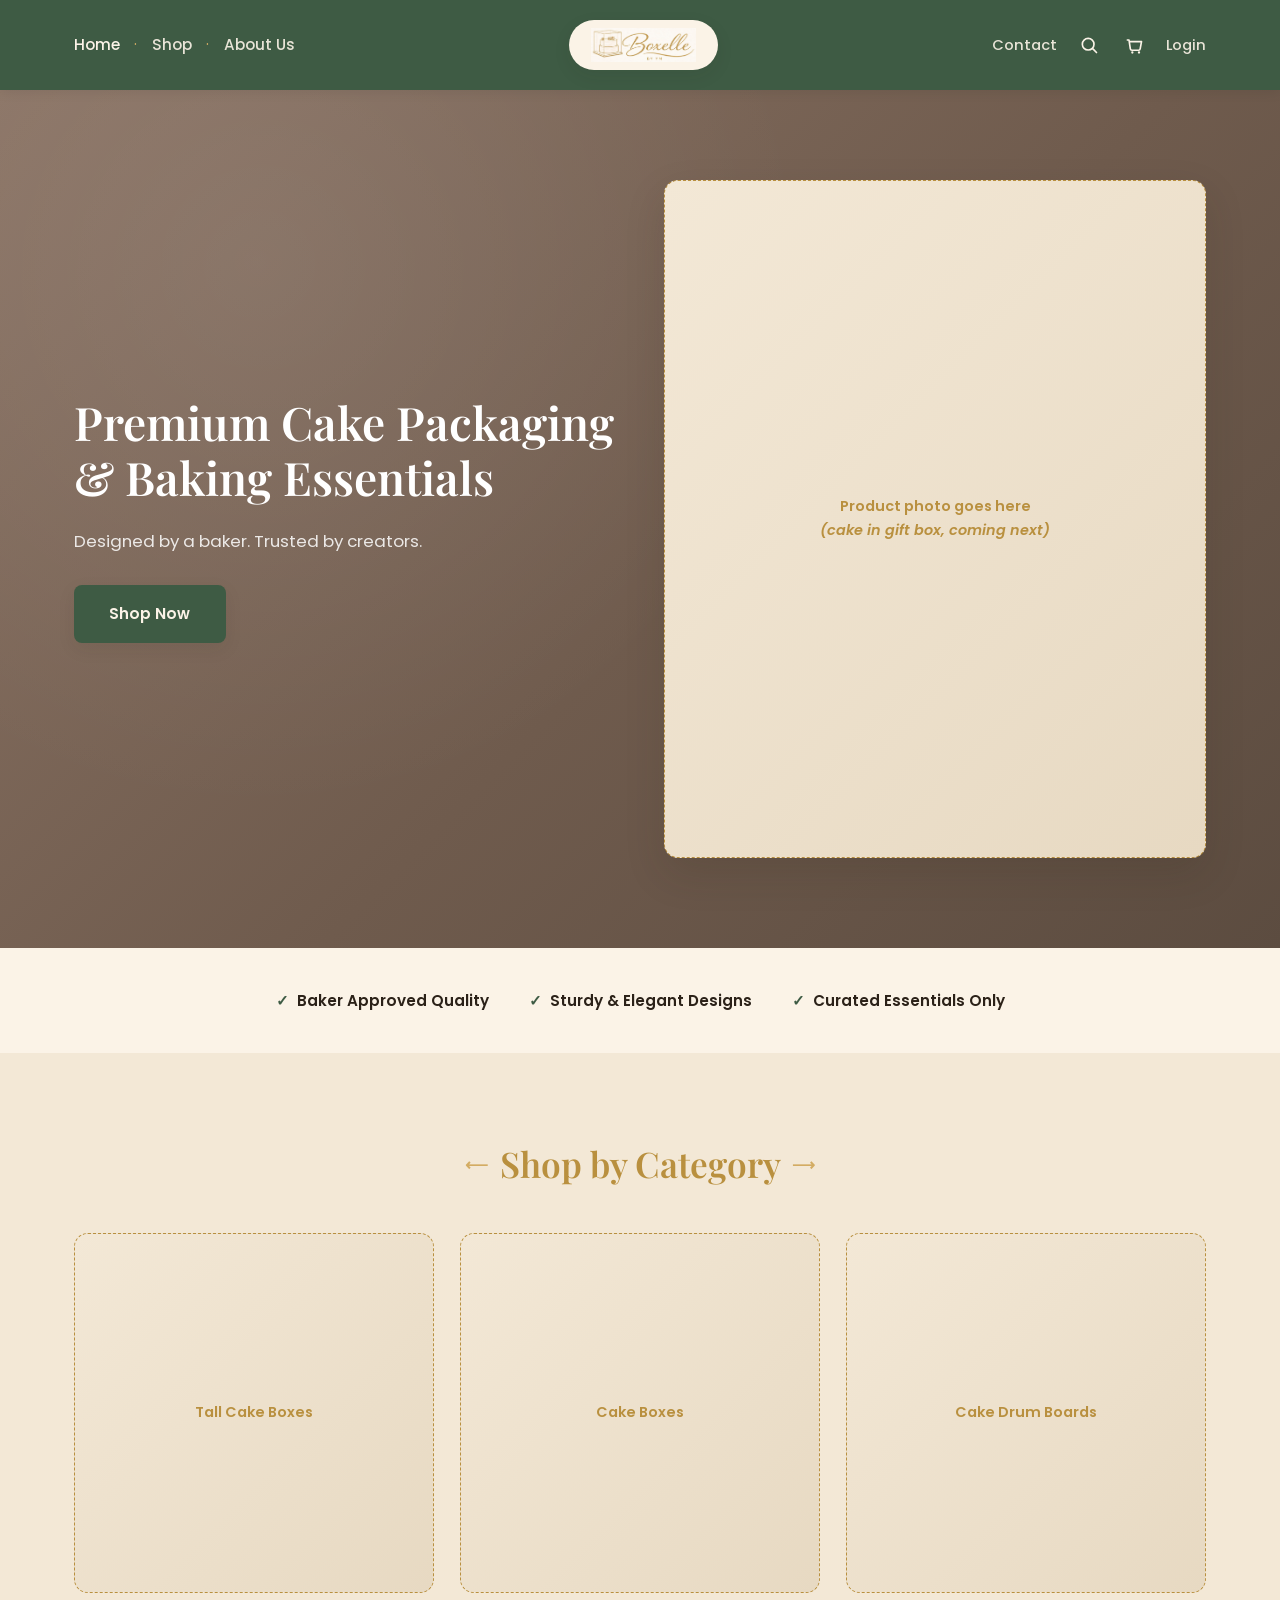
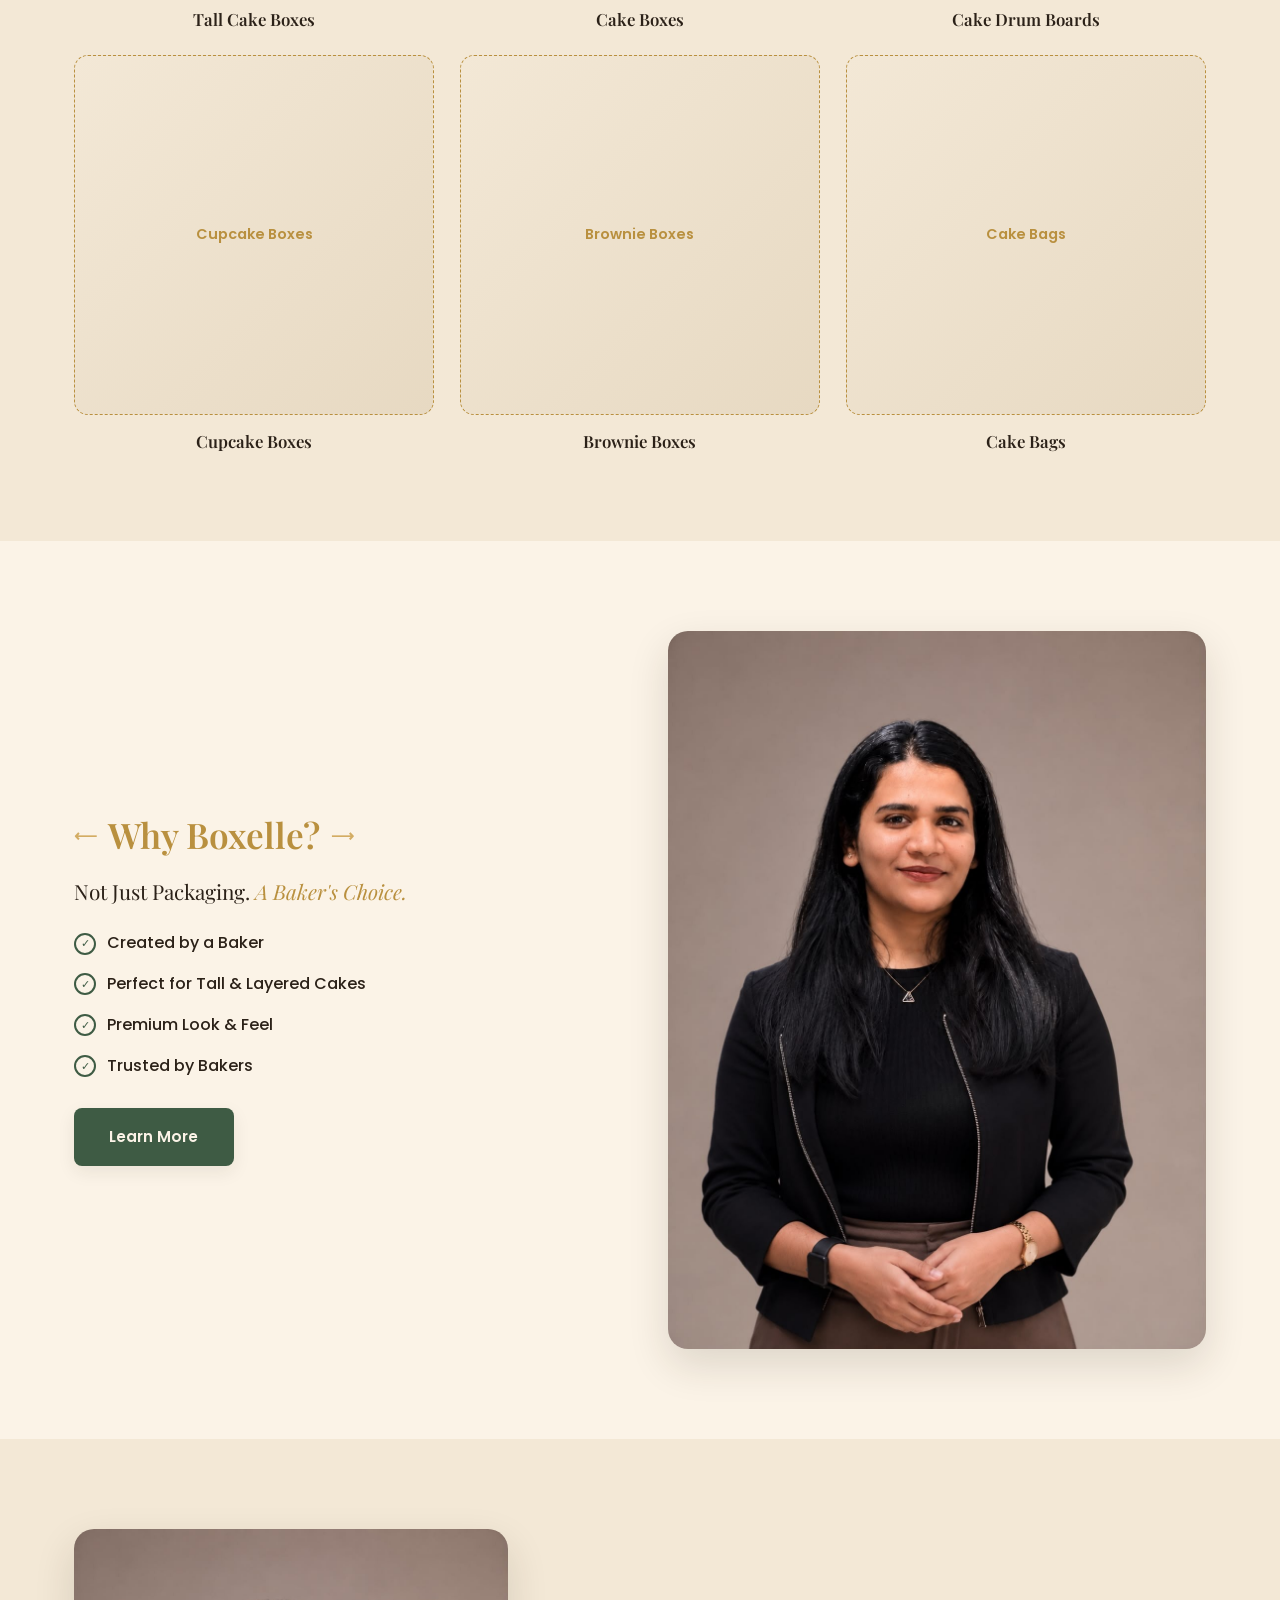
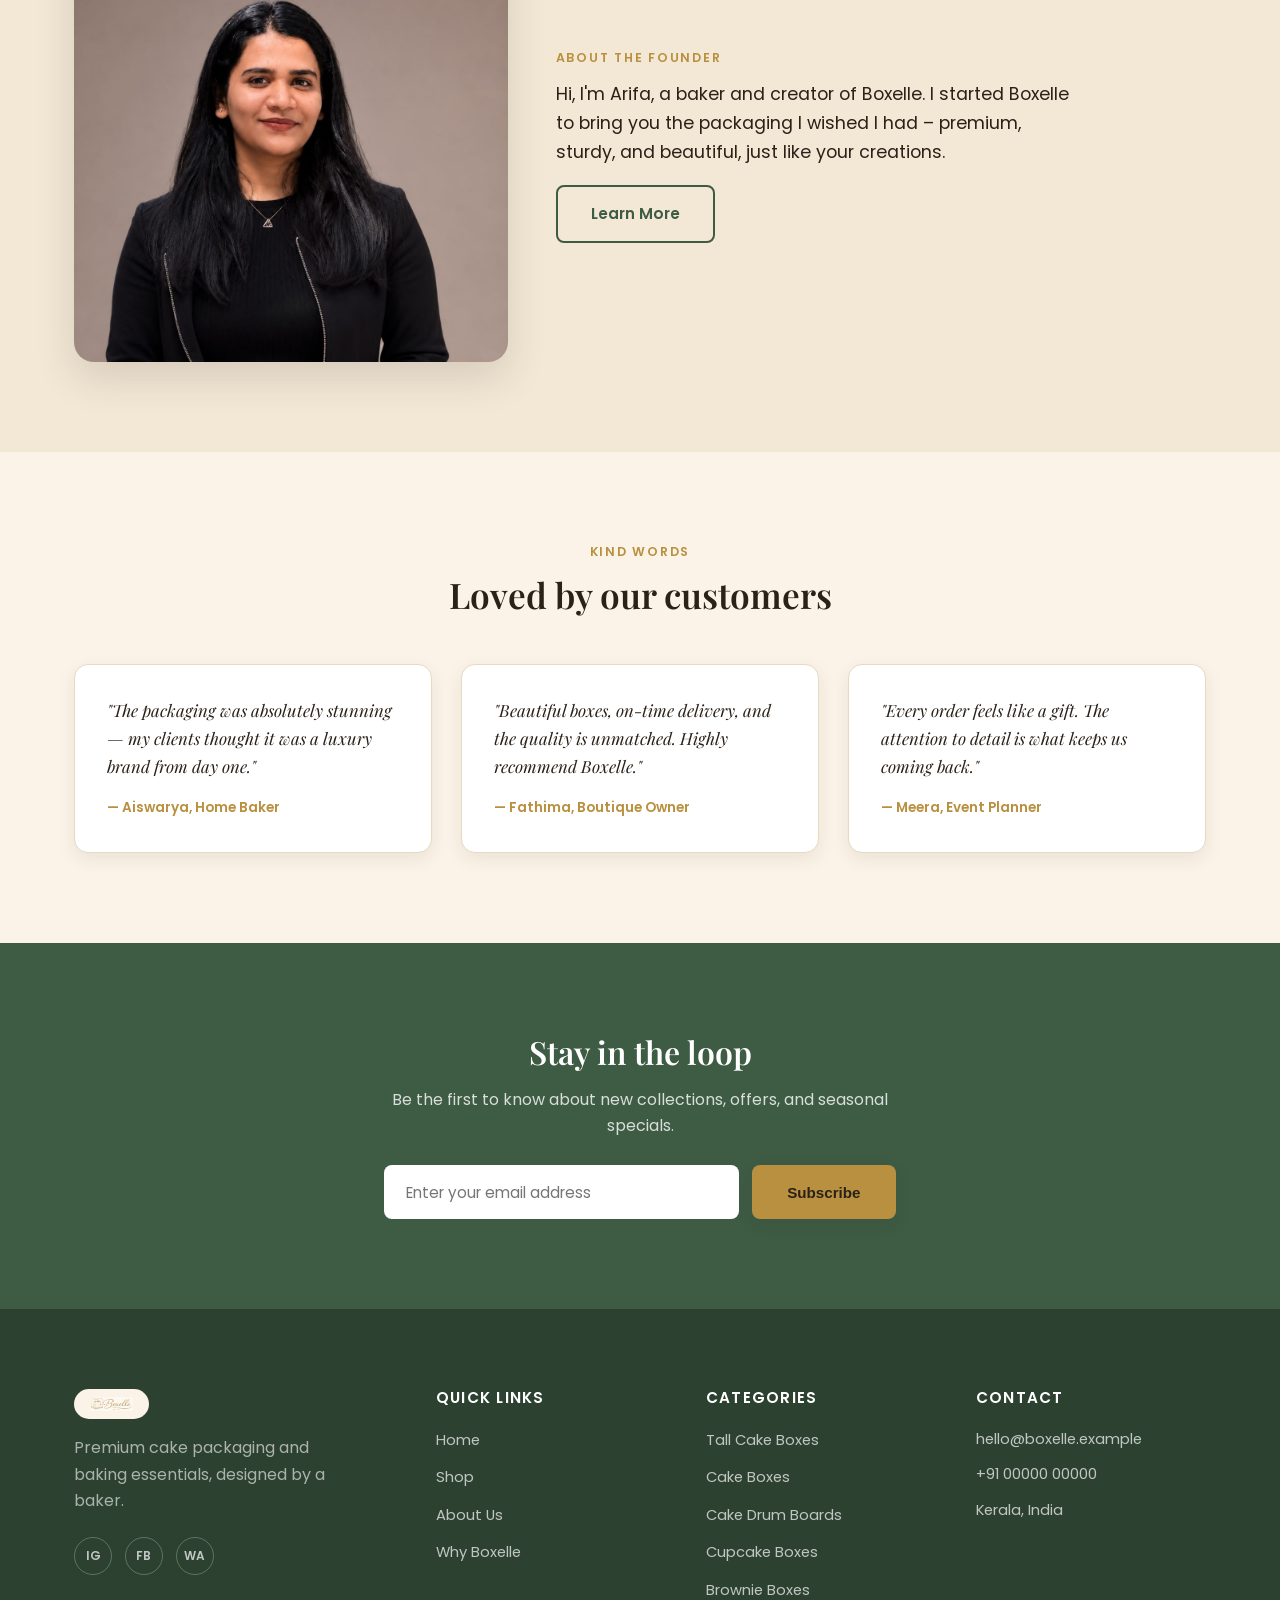
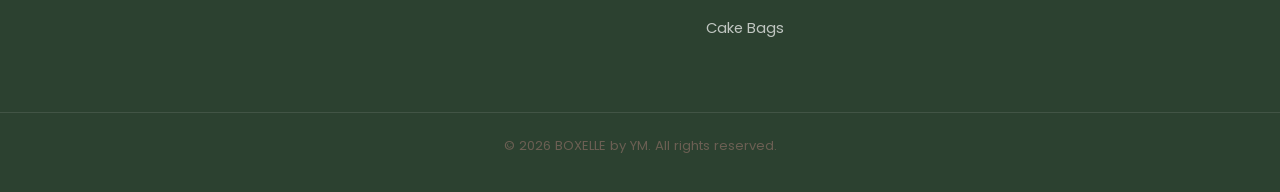
==== commit 744db6a4: "Expand Shop by Category to the client's real 6 product categories Client shared the actual product l" ====
--- a/design-preview/index.html
+++ b/design-preview/index.html
@@ -92,11 +92,21 @@
 
     <div class="collection-grid">
       <article class="collection-card" data-reveal>
+        <div class="card-img img-placeholder">Tall Cake Boxes</div>
+        <h3>Tall Cake Boxes</h3>
+      </article>
+
+      <article class="collection-card" data-reveal>
         <div class="card-img img-placeholder">Cake Boxes</div>
         <h3>Cake Boxes</h3>
       </article>
 
       <article class="collection-card" data-reveal>
+        <div class="card-img img-placeholder">Cake Drum Boards</div>
+        <h3>Cake Drum Boards</h3>
+      </article>
+
+      <article class="collection-card" data-reveal>
         <div class="card-img img-placeholder">Cupcake Boxes</div>
         <h3>Cupcake Boxes</h3>
       </article>
@@ -107,8 +117,8 @@
       </article>
 
       <article class="collection-card" data-reveal>
-        <div class="card-img img-placeholder">Cake Boards</div>
-        <h3>Cake Boards</h3>
+        <div class="card-img img-placeholder">Cake Bags</div>
+        <h3>Cake Bags</h3>
       </article>
     </div>
   </div>
@@ -220,10 +230,12 @@
     <div class="footer-col">
       <h4>Categories</h4>
       <ul>
+        <li><a href="#collections">Tall Cake Boxes</a></li>
         <li><a href="#collections">Cake Boxes</a></li>
+        <li><a href="#collections">Cake Drum Boards</a></li>
         <li><a href="#collections">Cupcake Boxes</a></li>
         <li><a href="#collections">Brownie Boxes</a></li>
-        <li><a href="#collections">Cake Boards</a></li>
+        <li><a href="#collections">Cake Bags</a></li>
       </ul>
     </div>
 
--- a/design-preview/assets/css/style.css
+++ b/design-preview/assets/css/style.css
@@ -277,7 +277,7 @@
 .collections { background: var(--color-bg-alt); }
 .collection-grid {
   display: grid;
-  grid-template-columns: repeat(4, 1fr);
+  grid-template-columns: repeat(3, 1fr);
   gap: 1.6rem;
 }
 .collection-card { text-align: center; }
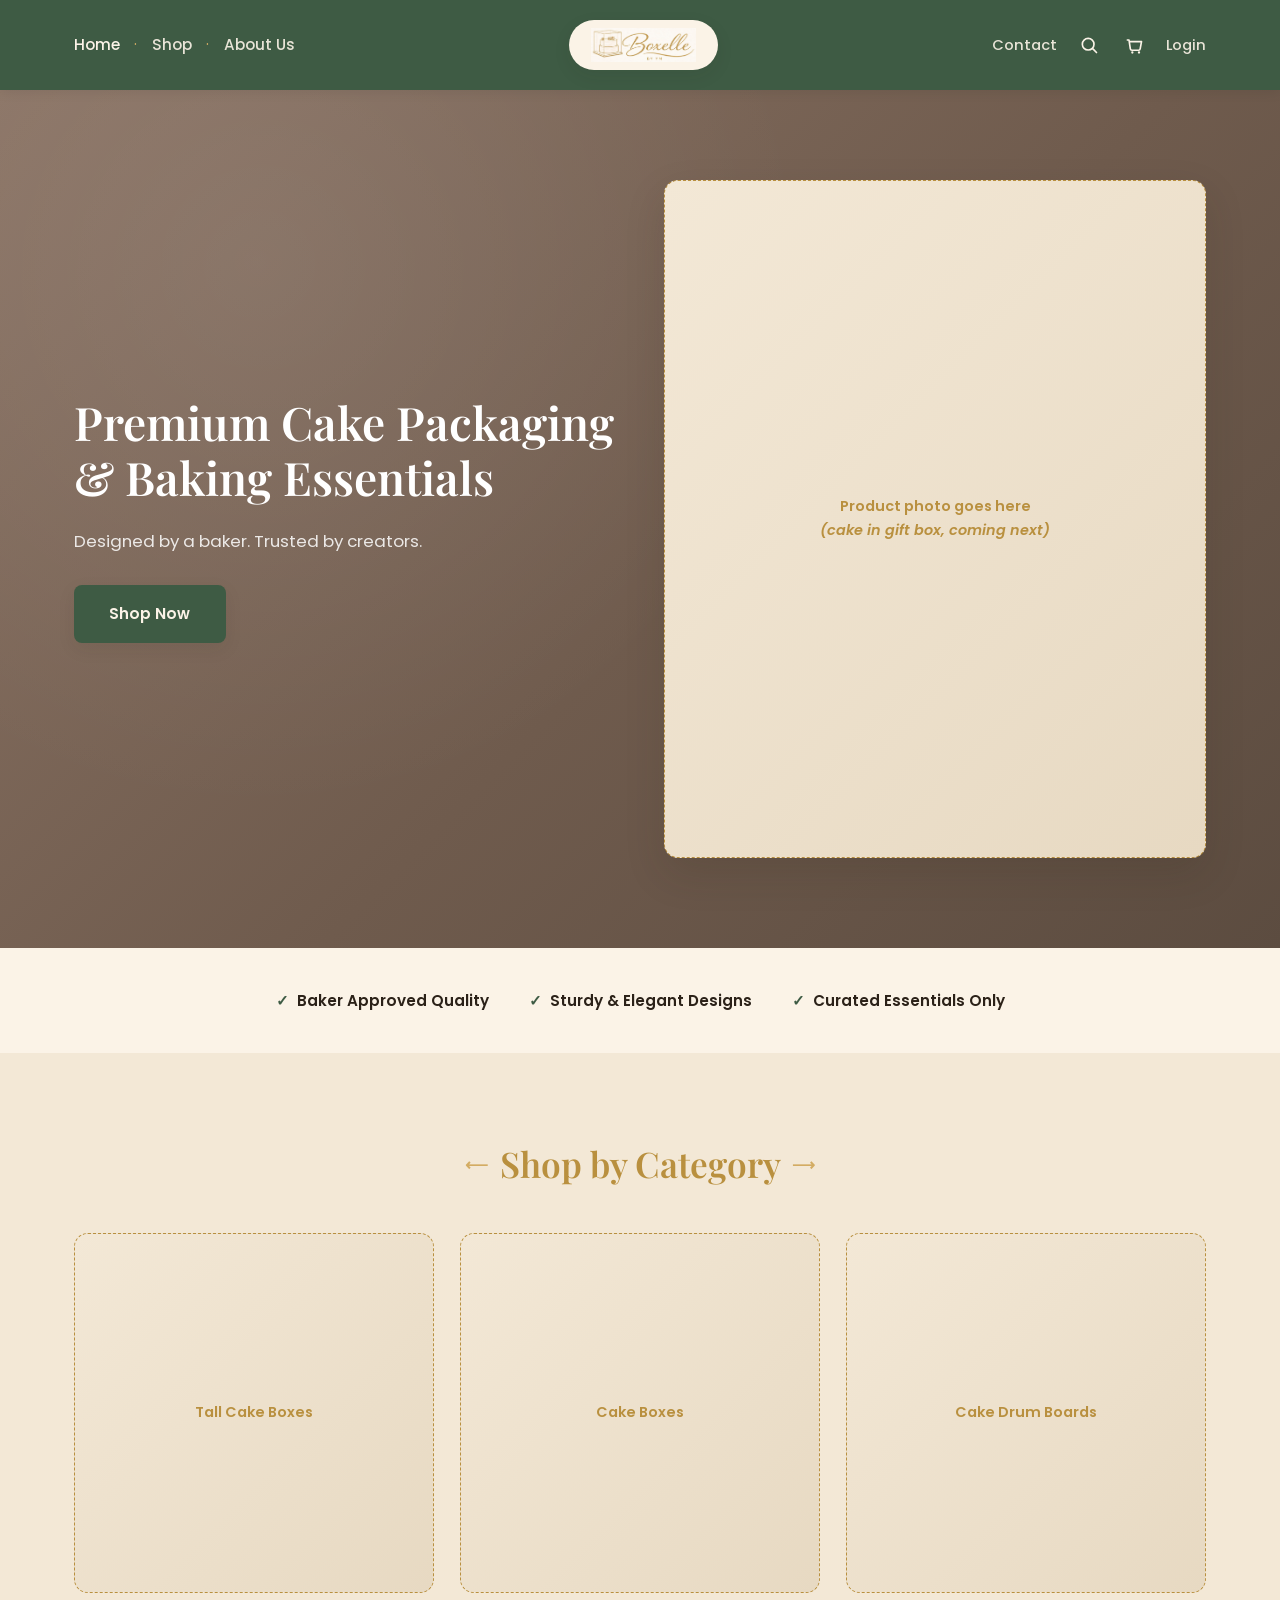
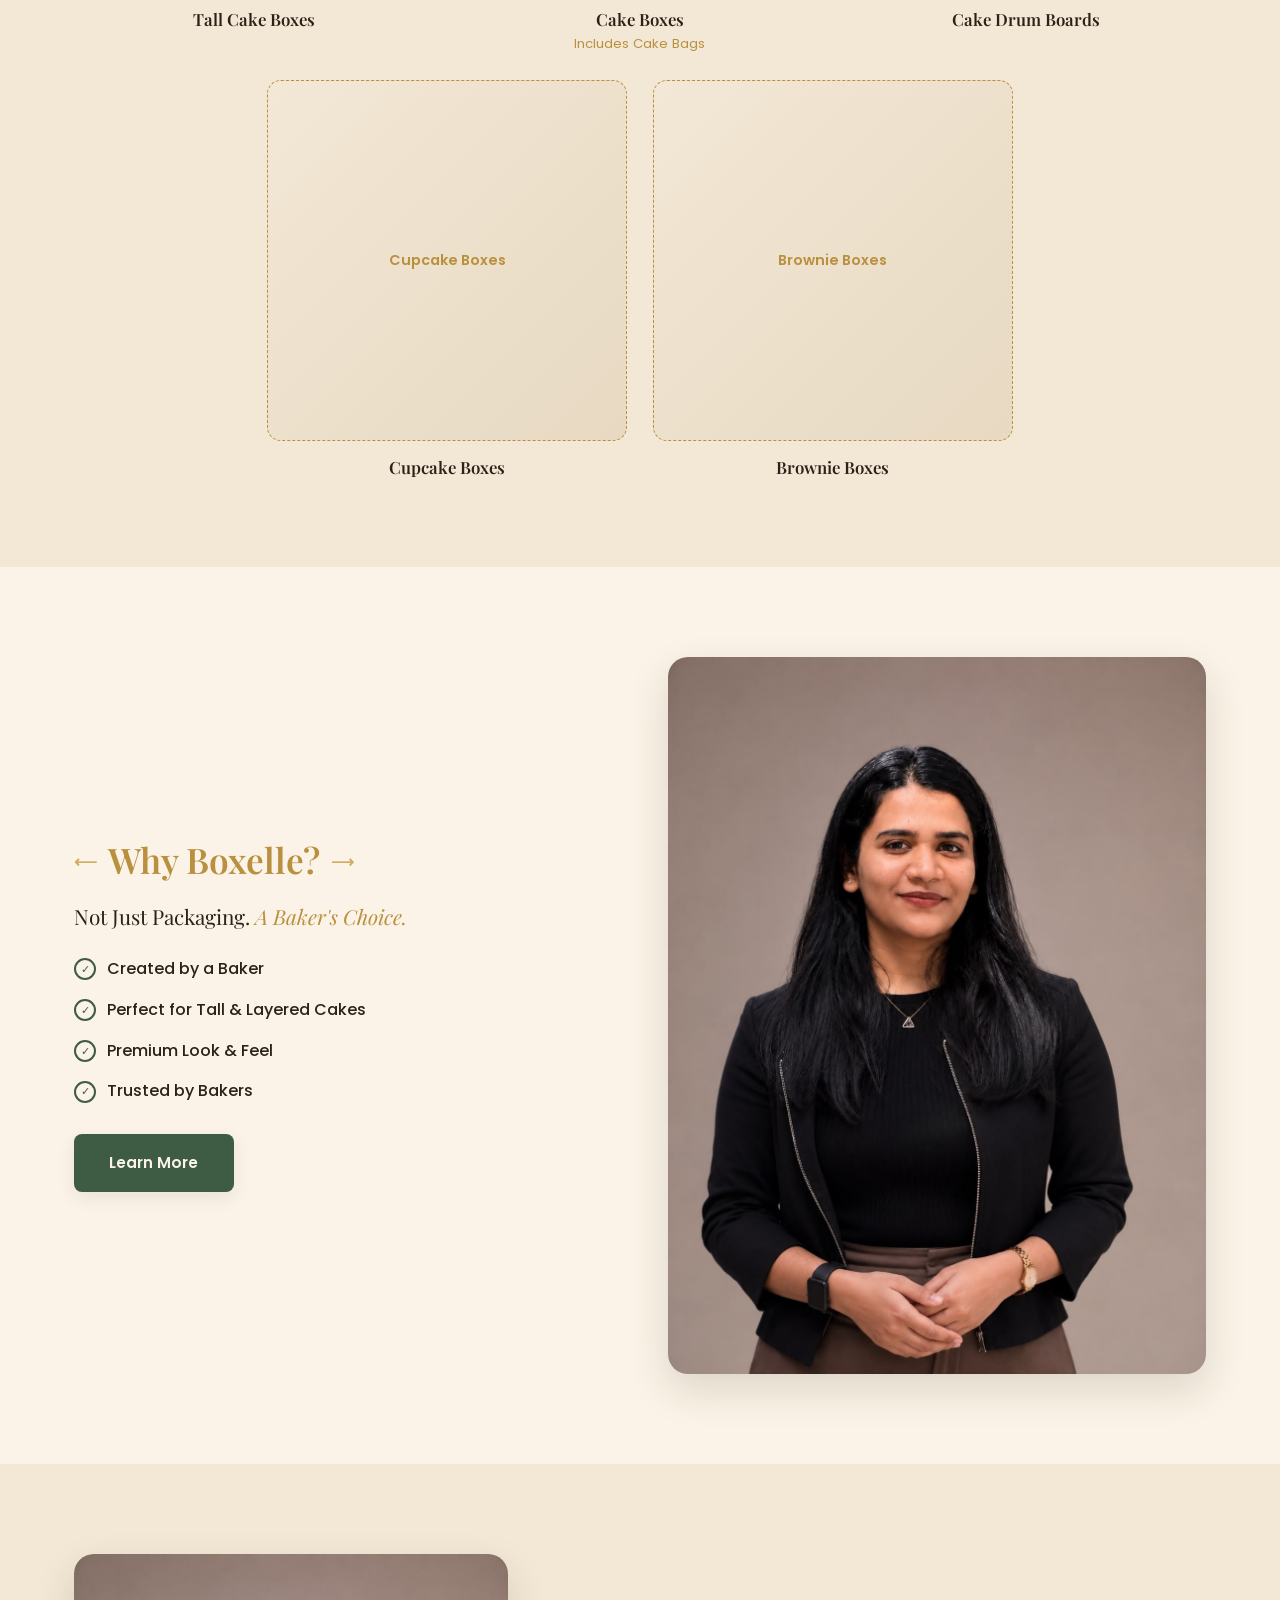
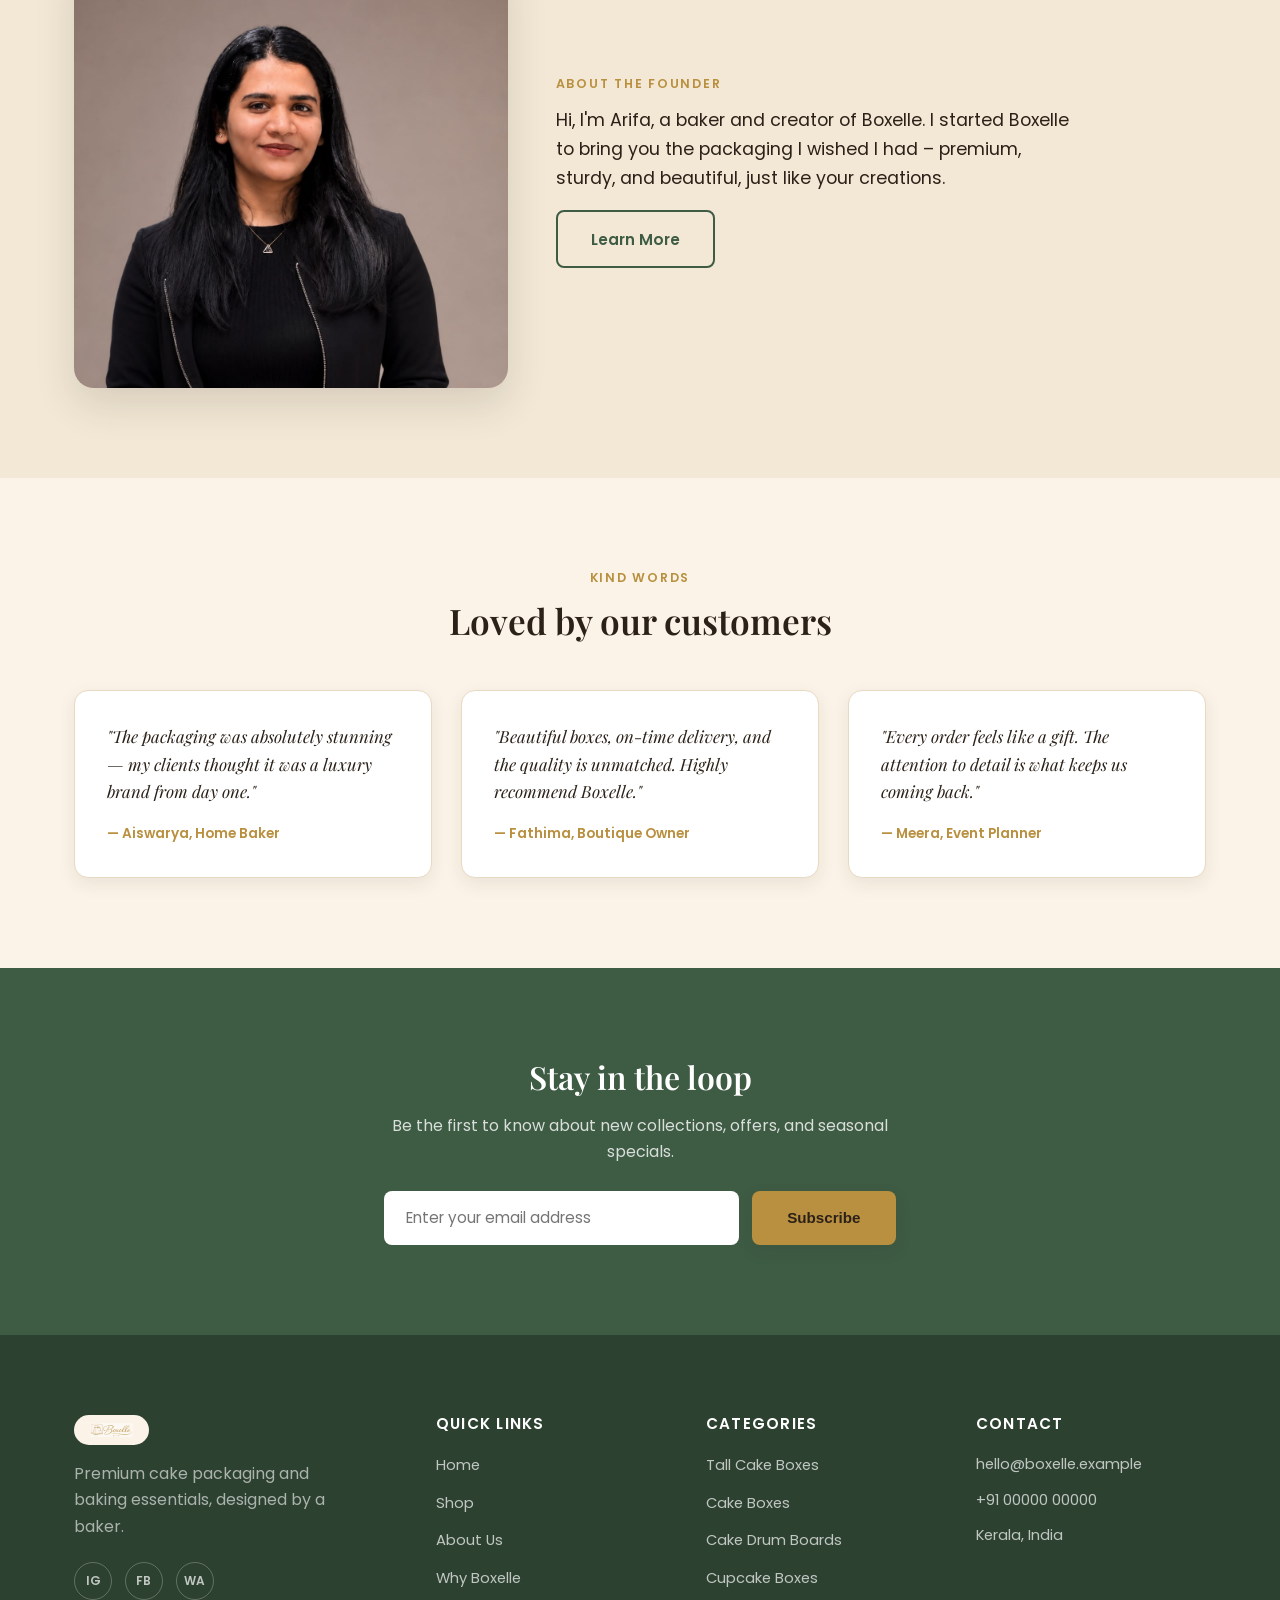
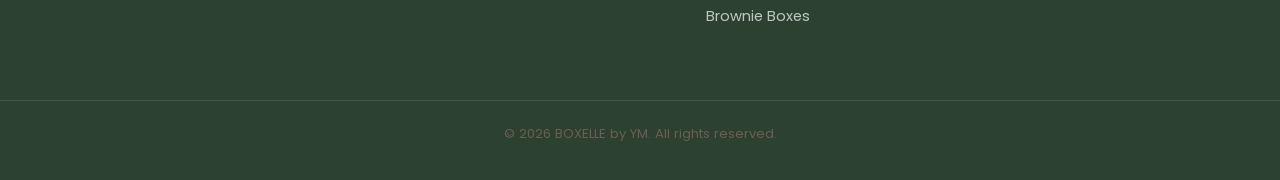
==== commit 3a181d22: "Group Cake Bags under Cake Boxes instead of a separate category Per client feedback, Cake Bags isn't" ====
--- a/design-preview/index.html
+++ b/design-preview/index.html
@@ -99,6 +99,7 @@
       <article class="collection-card" data-reveal>
         <div class="card-img img-placeholder">Cake Boxes</div>
         <h3>Cake Boxes</h3>
+        <p class="card-sub">Includes Cake Bags</p>
       </article>
 
       <article class="collection-card" data-reveal>
@@ -114,11 +115,6 @@
       <article class="collection-card" data-reveal>
         <div class="card-img img-placeholder">Brownie Boxes</div>
         <h3>Brownie Boxes</h3>
-      </article>
-
-      <article class="collection-card" data-reveal>
-        <div class="card-img img-placeholder">Cake Bags</div>
-        <h3>Cake Bags</h3>
       </article>
     </div>
   </div>
@@ -235,7 +231,6 @@
         <li><a href="#collections">Cake Drum Boards</a></li>
         <li><a href="#collections">Cupcake Boxes</a></li>
         <li><a href="#collections">Brownie Boxes</a></li>
-        <li><a href="#collections">Cake Bags</a></li>
       </ul>
     </div>
 
--- a/design-preview/assets/css/style.css
+++ b/design-preview/assets/css/style.css
@@ -276,13 +276,18 @@
 /* ---------- Collections ---------- */
 .collections { background: var(--color-bg-alt); }
 .collection-grid {
-  display: grid;
-  grid-template-columns: repeat(3, 1fr);
+  display: flex;
+  flex-wrap: wrap;
+  justify-content: center;
   gap: 1.6rem;
 }
-.collection-card { text-align: center; }
+.collection-card {
+  text-align: center;
+  flex: 0 1 calc((100% - 2 * 1.6rem) / 3);
+}
 .card-img { aspect-ratio: 1 / 1; margin-bottom: 1rem; }
 .collection-card h3 { font-size: 1.05rem; margin: 0; }
+.card-sub { font-size: .82rem; margin: .3em 0 0; color: var(--color-gold); }
 
 /* ---------- Why Boxelle ---------- */
 .why { background: var(--color-bg); }
@@ -474,7 +479,7 @@
   .hero-visual { order: -1; max-width: 420px; margin: 0 auto; }
   .why-visual { order: -1; max-width: 420px; margin: 0 auto; }
   .founder-visual { max-width: 320px; margin: 0 auto; }
-  .collection-grid { grid-template-columns: repeat(2, 1fr); }
+  .collection-card { flex-basis: calc((100% - 1.6rem) / 2); }
   .testimonial-grid { grid-template-columns: 1fr; }
   .footer-inner { grid-template-columns: 1fr 1fr; }
 }
@@ -485,7 +490,8 @@
 @media (max-width: 720px) {
   section { padding: 60px 0; }
   .hero { padding: 50px 0; }
-  .collection-grid { grid-template-columns: repeat(2, 1fr); gap: 1rem; }
+  .collection-grid { gap: 1rem; }
+  .collection-card { flex-basis: calc((100% - 1rem) / 2); }
   .footer-inner { grid-template-columns: 1fr; padding-bottom: 40px; }
   .newsletter-form { flex-direction: column; }
   .newsletter-form .btn { width: 100%; }
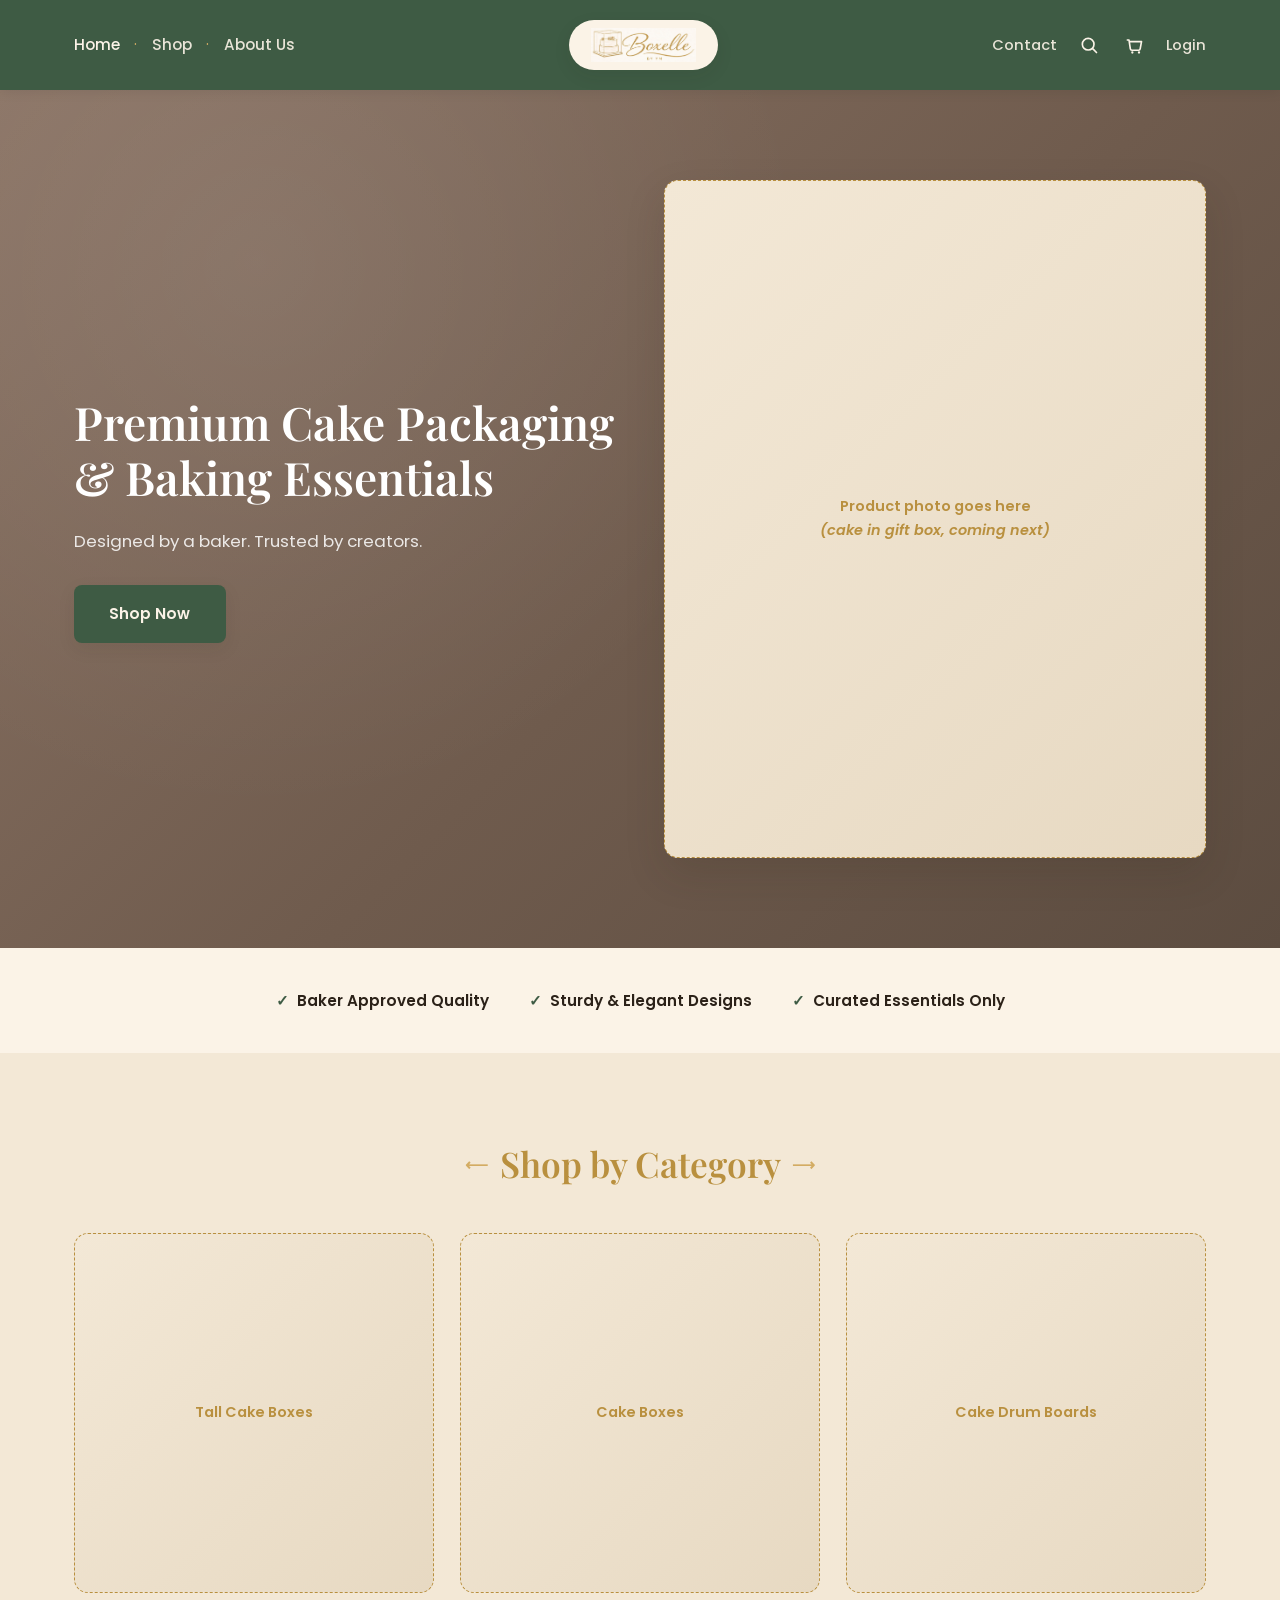
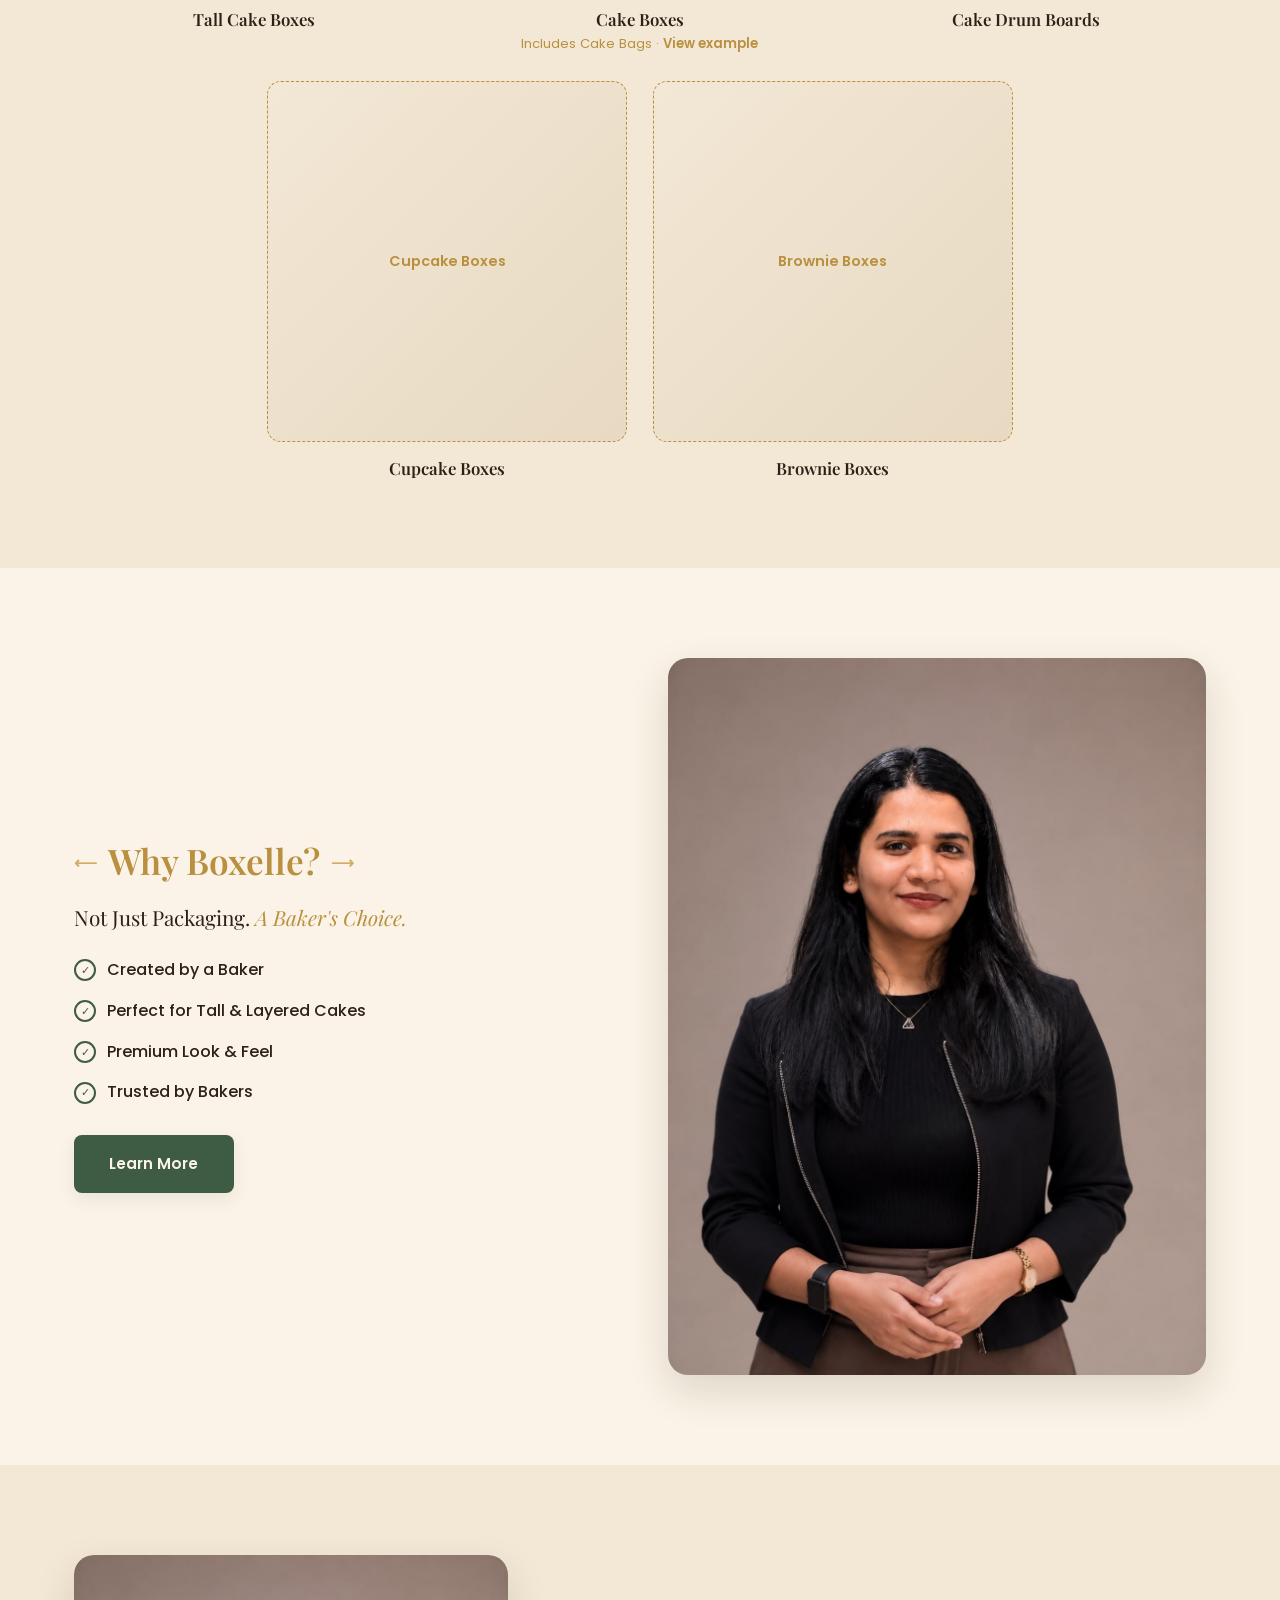
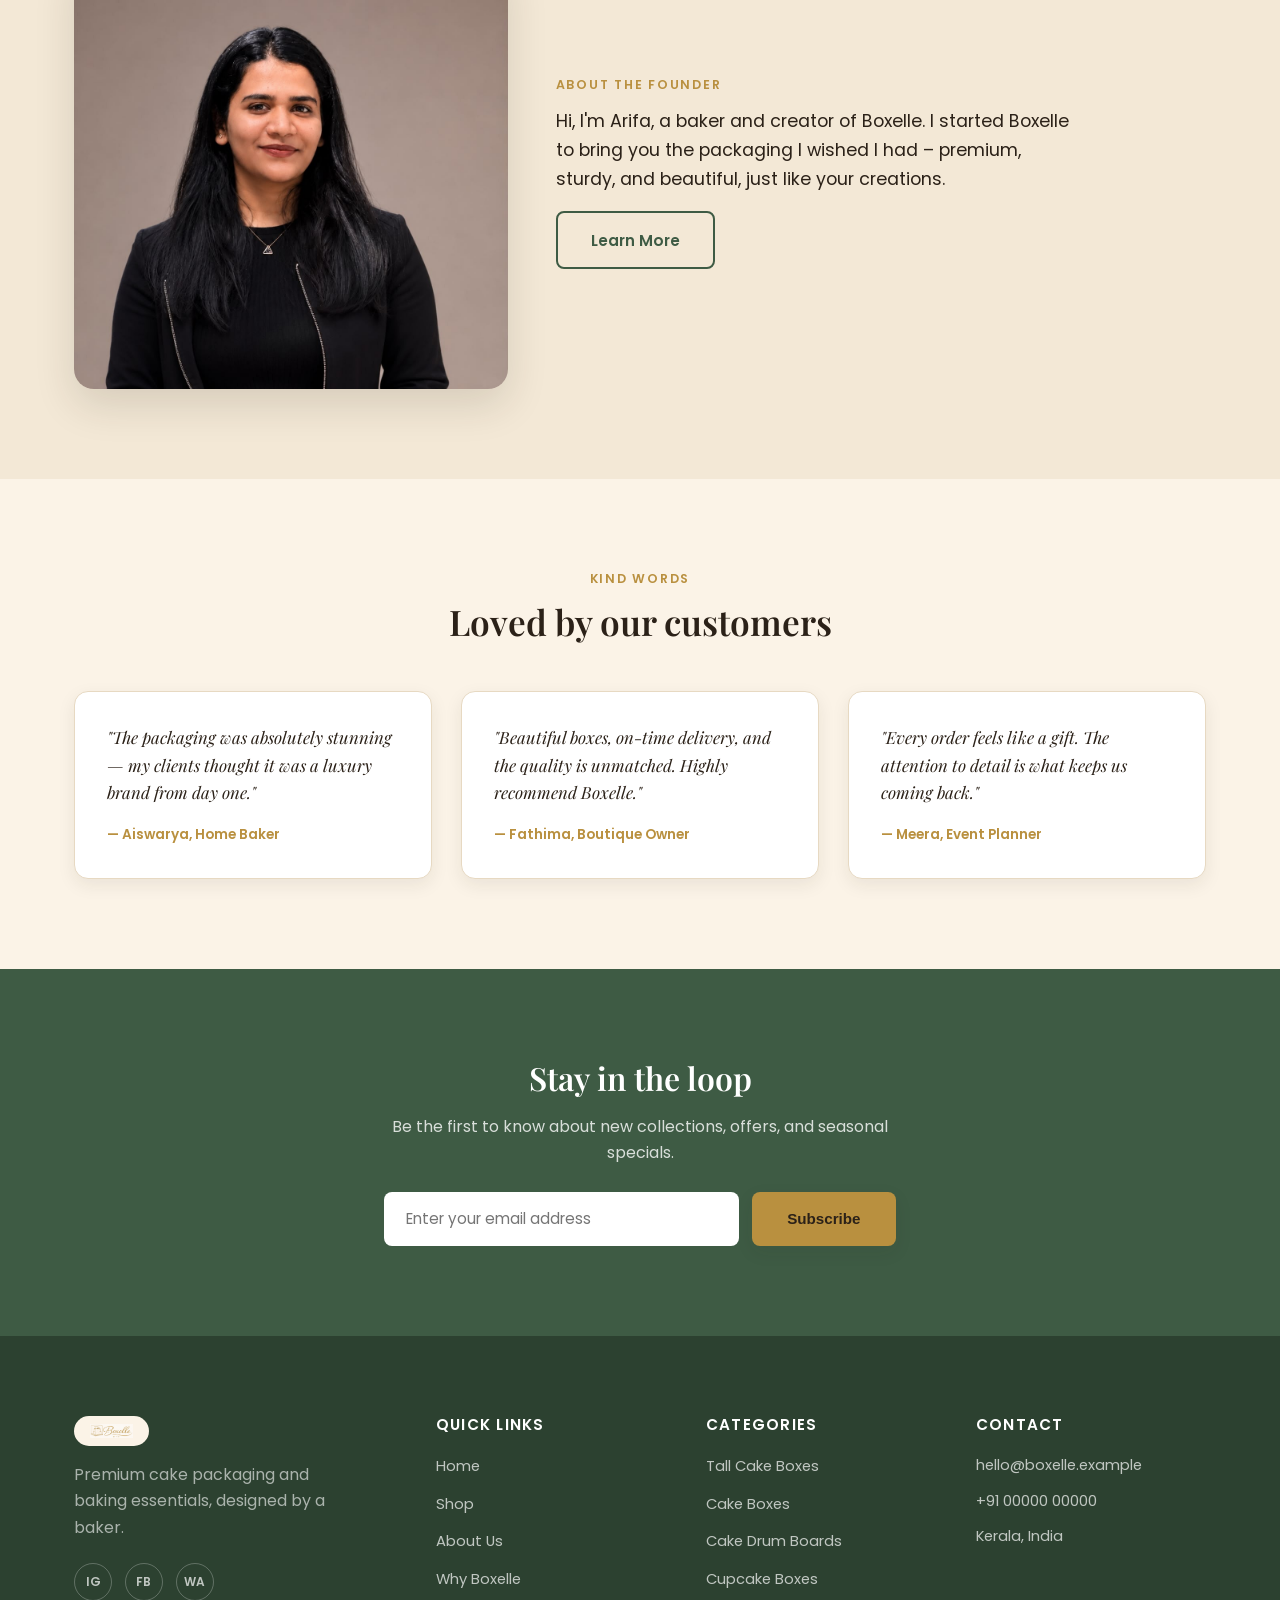
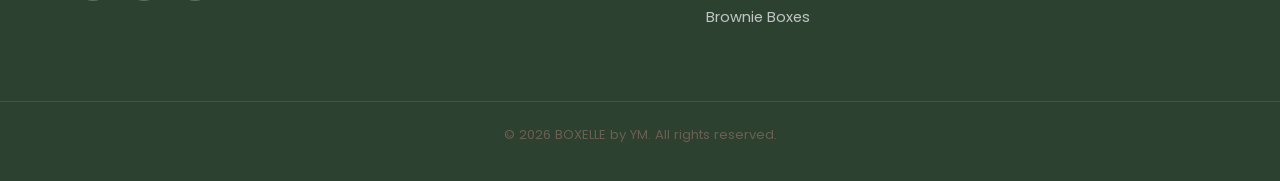
==== commit a2fbc075: "Add example product detail page (image gallery, tiered pricing, cart) Client shared a reference prod" ====
--- a/design-preview/index.html
+++ b/design-preview/index.html
@@ -97,9 +97,11 @@
       </article>
 
       <article class="collection-card" data-reveal>
-        <div class="card-img img-placeholder">Cake Boxes</div>
-        <h3>Cake Boxes</h3>
-        <p class="card-sub">Includes Cake Bags</p>
+        <a href="product.html">
+          <div class="card-img img-placeholder">Cake Boxes</div>
+          <h3>Cake Boxes</h3>
+        </a>
+        <p class="card-sub">Includes Cake Bags &middot; <a href="product.html" class="link-arrow">View example</a></p>
       </article>
 
       <article class="collection-card" data-reveal>
--- a/design-preview/assets/css/style.css
+++ b/design-preview/assets/css/style.css
@@ -444,6 +444,135 @@
   font-size: .82rem;
   color: rgba(255,255,255,.5);
 }
+
+/* ---------- Product page ---------- */
+.demo-notice {
+  background: var(--color-gold);
+  color: var(--color-text);
+  font-size: .85rem;
+  font-weight: 500;
+  text-align: center;
+  padding: 12px 0;
+}
+.breadcrumb {
+  background: var(--color-bg);
+  padding: 18px 0;
+  font-size: .85rem;
+  color: var(--color-text-light);
+  border-bottom: 1px solid var(--color-border);
+}
+.breadcrumb a { color: var(--color-text-light); }
+.breadcrumb a:hover { color: var(--color-gold); }
+.breadcrumb span { color: var(--color-text); font-weight: 600; }
+
+.product { background: var(--color-bg); padding: 60px 0 100px; }
+.product-inner {
+  display: grid;
+  grid-template-columns: 1fr 1fr;
+  gap: 3.5rem;
+  align-items: flex-start;
+}
+
+.product-gallery-main {
+  aspect-ratio: 1 / 1;
+  margin-bottom: 1rem;
+}
+.product-gallery-thumbs {
+  display: grid;
+  grid-template-columns: repeat(3, 1fr);
+  gap: 1rem;
+}
+.product-thumb { aspect-ratio: 1 / 1; font-size: .78rem; }
+
+.product-details h1 {
+  font-size: clamp(1.6rem, 3vw, 2.1rem);
+  margin-bottom: .5em;
+}
+
+.product-price {
+  display: flex;
+  flex-wrap: wrap;
+  align-items: baseline;
+  gap: .7rem;
+  margin-bottom: .3rem;
+}
+.price-old { text-decoration: line-through; color: var(--color-text-light); font-size: 1rem; }
+.price-best { color: var(--color-green); font-weight: 700; font-size: 1.3rem; }
+.price-note { font-size: .78rem; color: var(--color-text-light); font-style: italic; }
+.product-tax-note { font-size: .85rem; margin-bottom: 1.6rem; }
+
+.qty-row {
+  display: flex;
+  align-items: center;
+  gap: 1rem;
+  margin-bottom: 1.6rem;
+}
+.qty-label { font-weight: 600; font-size: .9rem; }
+.qty-stepper {
+  display: flex;
+  align-items: center;
+  border: 1px solid var(--color-border);
+  border-radius: var(--radius-sm);
+  overflow: hidden;
+}
+.qty-btn {
+  background: var(--color-bg-alt);
+  border: none;
+  width: 38px;
+  height: 38px;
+  font-size: 1.1rem;
+  cursor: pointer;
+  color: var(--color-text);
+}
+.qty-btn:hover { background: var(--color-border); }
+.qty-stepper input {
+  width: 48px;
+  height: 38px;
+  border: none;
+  border-left: 1px solid var(--color-border);
+  border-right: 1px solid var(--color-border);
+  text-align: center;
+  font-family: var(--font-body);
+  font-weight: 600;
+}
+
+.price-tier-table {
+  width: 100%;
+  border-collapse: collapse;
+  margin-bottom: .6rem;
+  font-size: .9rem;
+}
+.price-tier-table th,
+.price-tier-table td {
+  padding: .7em 1em;
+  text-align: left;
+  border: 1px solid var(--color-border);
+}
+.price-tier-table thead {
+  background: var(--color-green);
+  color: var(--color-bg);
+}
+
+.customise-check {
+  display: flex;
+  align-items: flex-start;
+  gap: .6rem;
+  font-size: .88rem;
+  color: var(--color-text);
+  margin: 1.4rem 0;
+  cursor: pointer;
+}
+.customise-check input { margin-top: 3px; }
+
+.product-actions {
+  display: flex;
+  gap: 1rem;
+  margin-bottom: 2rem;
+}
+.btn-block { flex: 1; }
+
+.product-description p { font-size: .95rem; }
+.product-description strong { color: var(--color-text); }
 
 /* ---------- Scroll reveal ---------- */
 [data-reveal] {
@@ -482,6 +611,7 @@
   .collection-card { flex-basis: calc((100% - 1.6rem) / 2); }
   .testimonial-grid { grid-template-columns: 1fr; }
   .footer-inner { grid-template-columns: 1fr 1fr; }
+  .product-inner { grid-template-columns: 1fr; }
 }
 
 /* ==========================================================================
@@ -496,4 +626,7 @@
   .newsletter-form { flex-direction: column; }
   .newsletter-form .btn { width: 100%; }
   .header-actions .icon-btn:nth-of-type(1) { display: none; }
-}
+  .product-actions { flex-direction: column; }
+  .price-tier-table { font-size: .8rem; }
+  .price-tier-table th, .price-tier-table td { padding: .5em .6em; }
+}
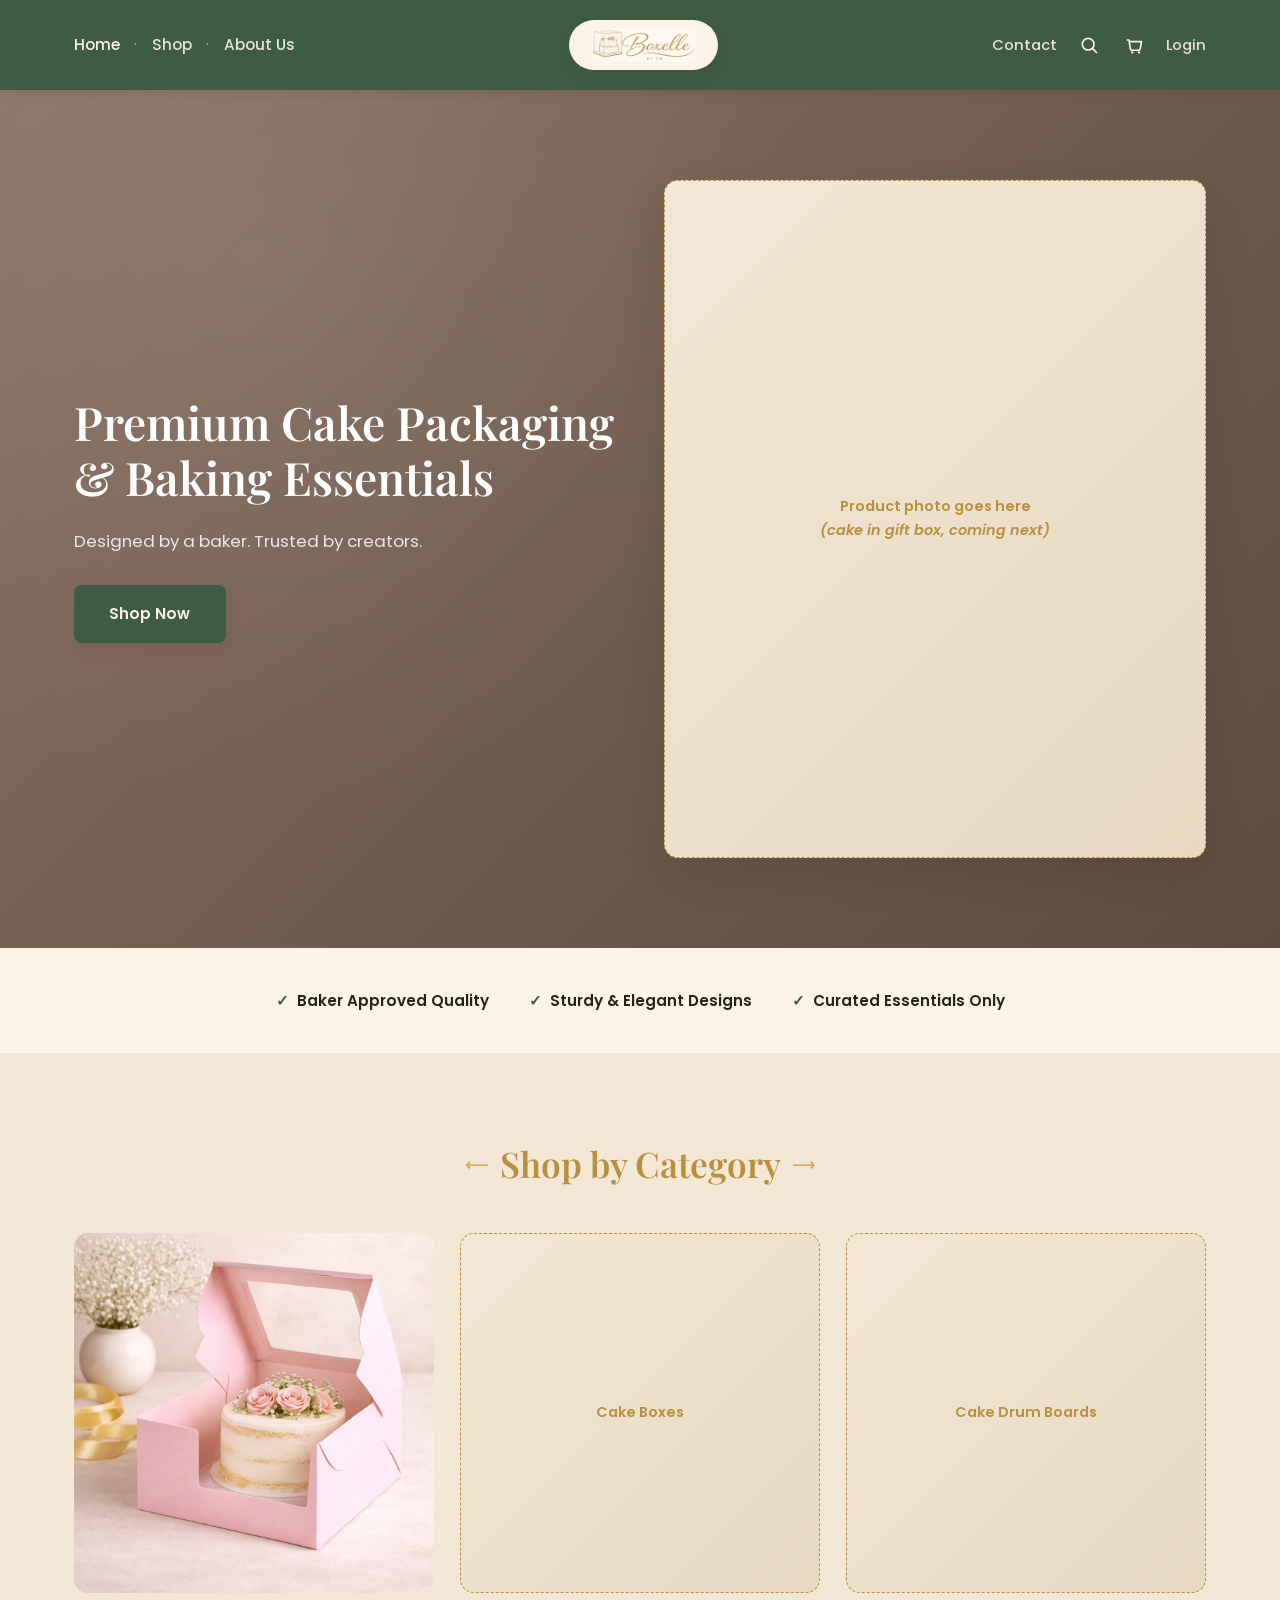
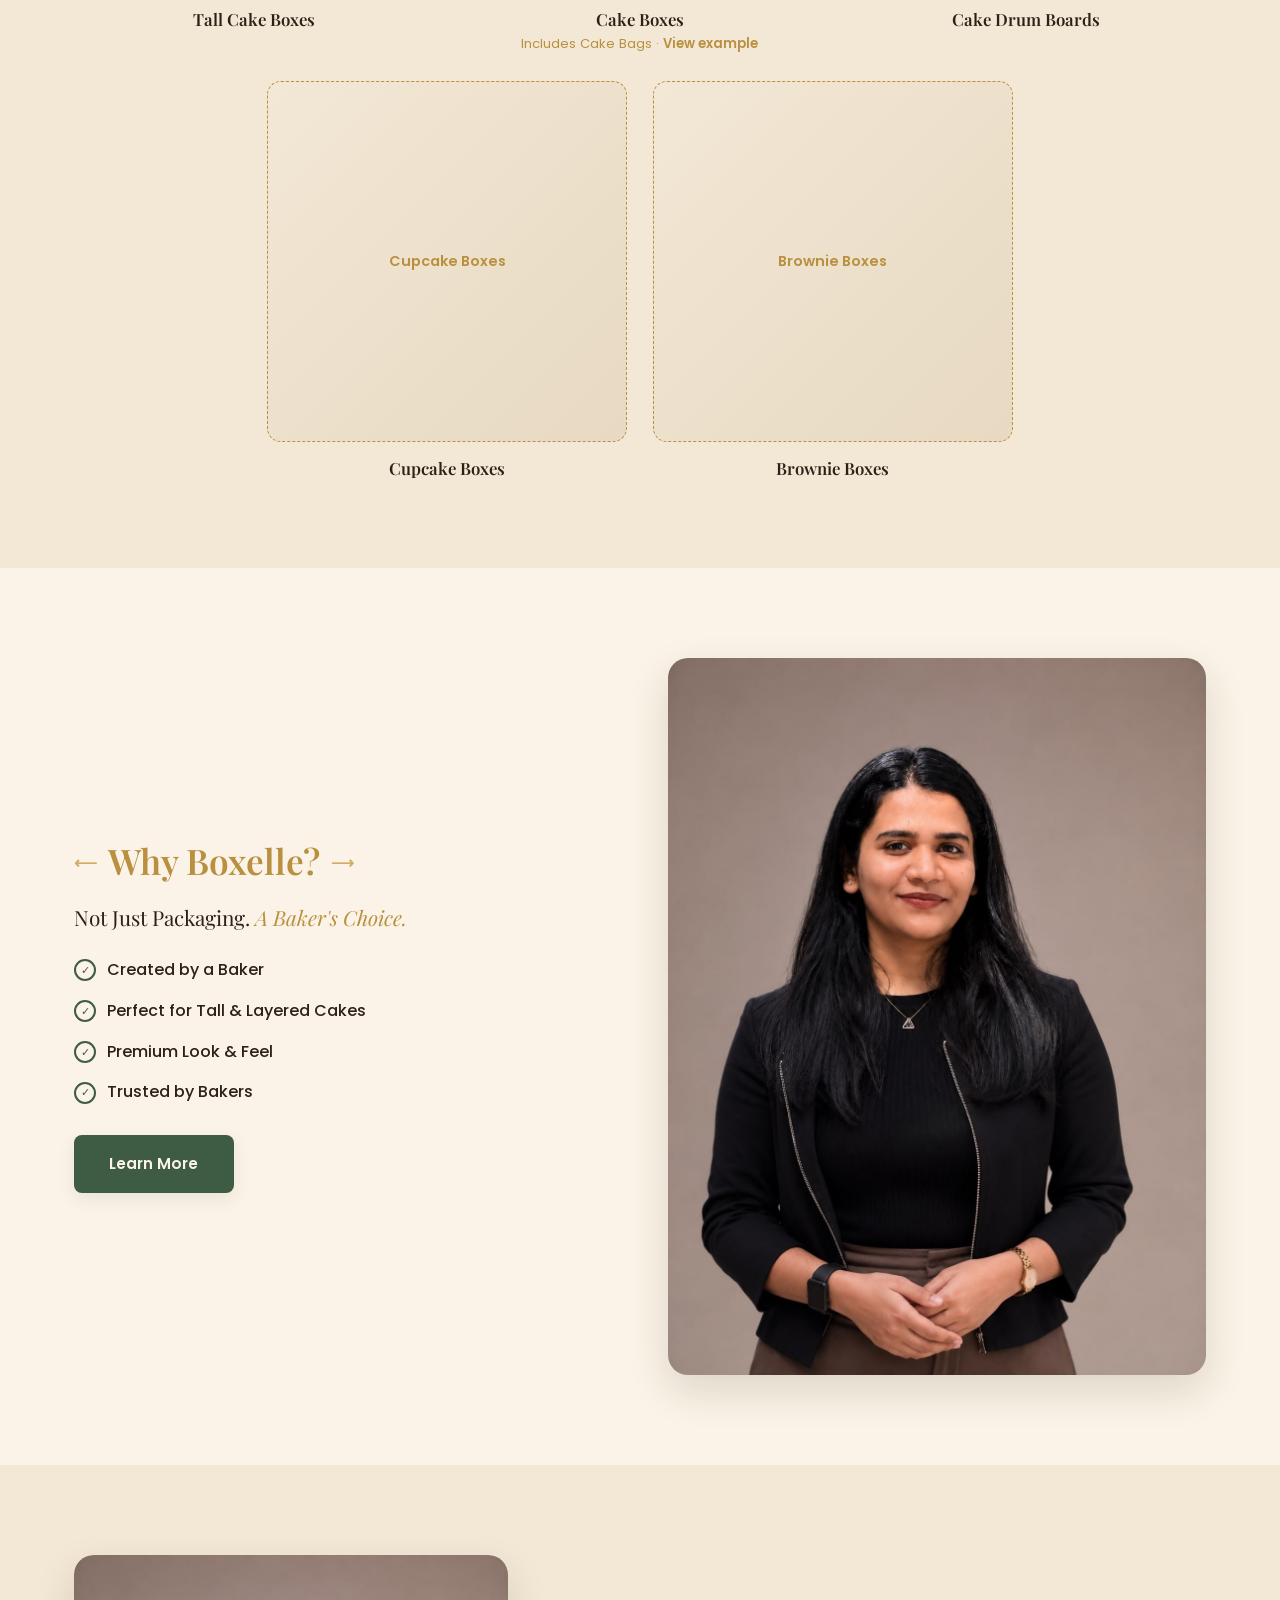
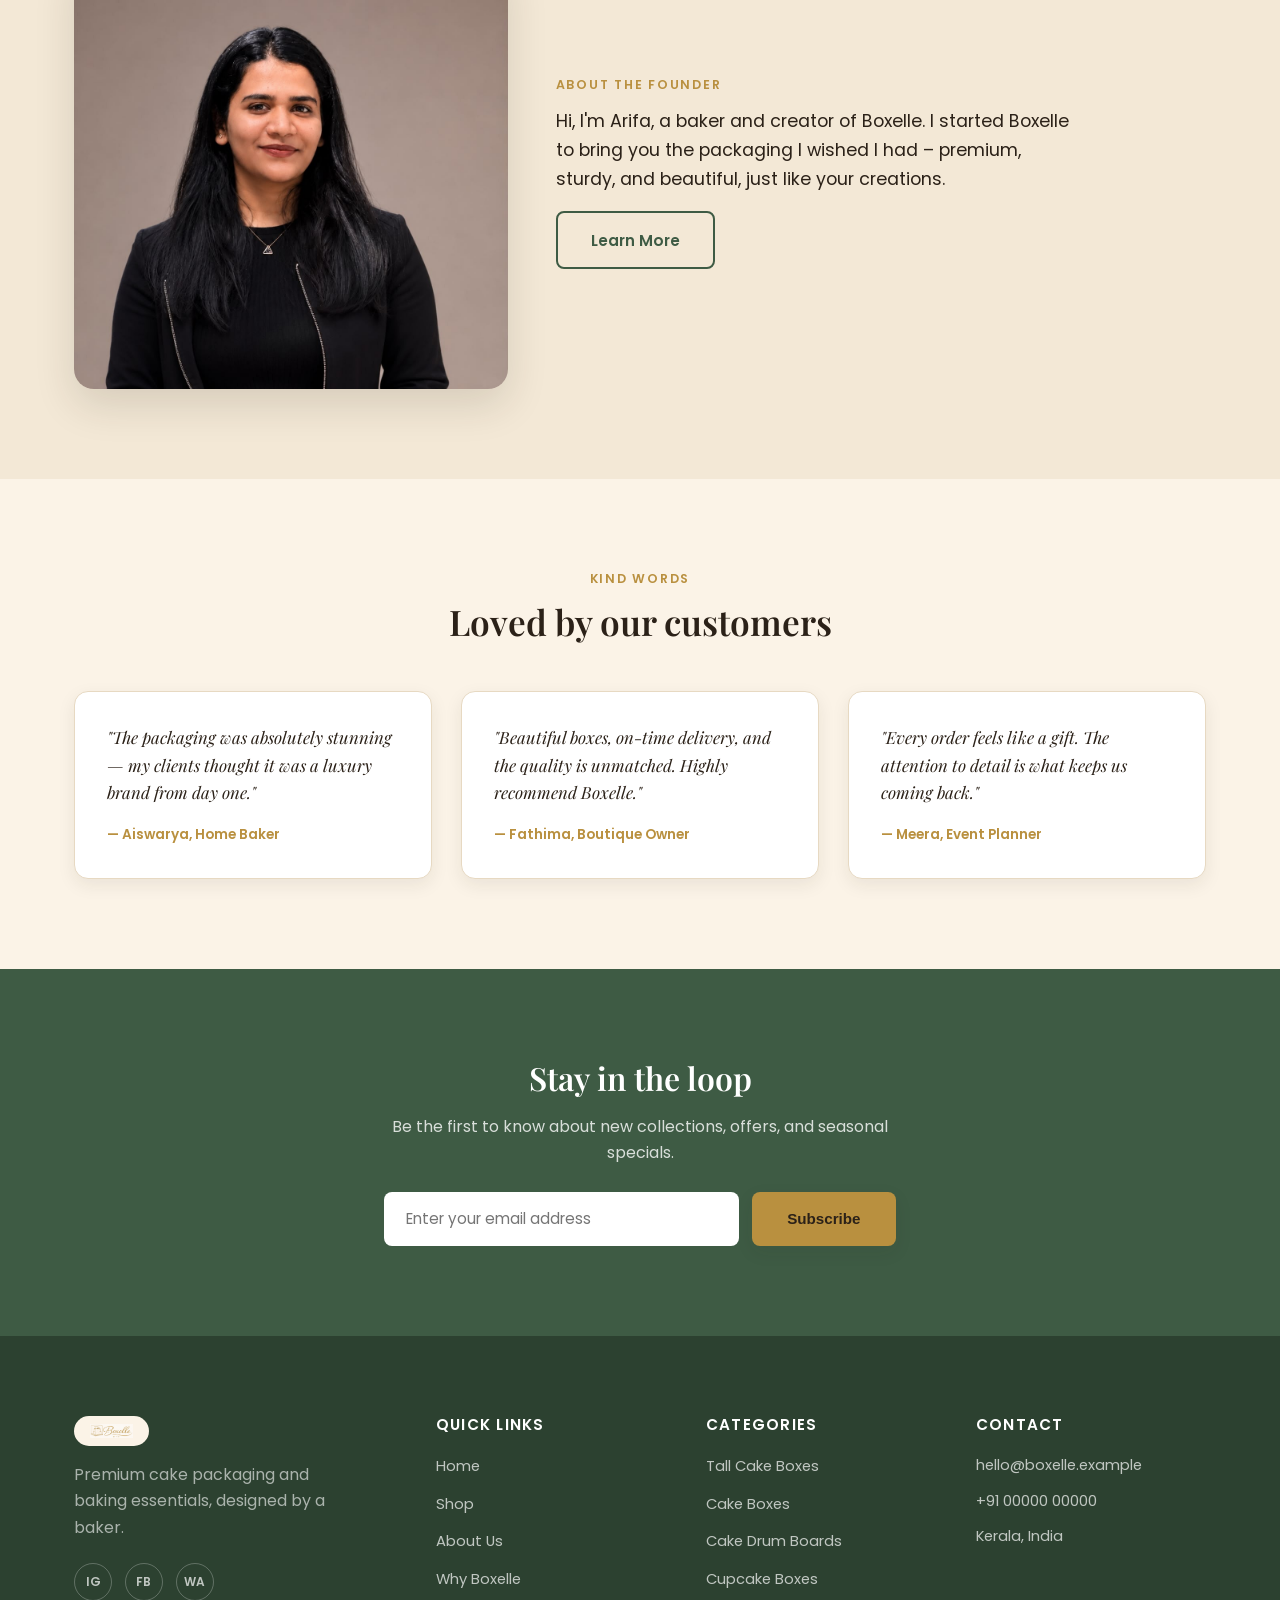
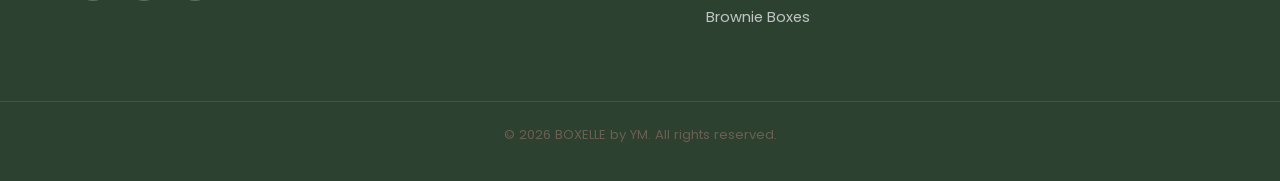
==== commit efac6f50: "Add real Tall Cake Box (10x10x8) product photos with a colour switcher Client provided actual produc" ====
--- a/design-preview/index.html
+++ b/design-preview/index.html
@@ -92,8 +92,12 @@
 
     <div class="collection-grid">
       <article class="collection-card" data-reveal>
-        <div class="card-img img-placeholder">Tall Cake Boxes</div>
-        <h3>Tall Cake Boxes</h3>
+        <a href="product-tall-cake-box.html">
+          <div class="card-img">
+            <img src="assets/img/products/tall-cake-box-10x10x8/pink-open-with-cake.jpeg" alt="Tall Cake Box, Pink, 10x10x8 inch">
+          </div>
+          <h3>Tall Cake Boxes</h3>
+        </a>
       </article>
 
       <article class="collection-card" data-reveal>
@@ -228,8 +232,8 @@
     <div class="footer-col">
       <h4>Categories</h4>
       <ul>
-        <li><a href="#collections">Tall Cake Boxes</a></li>
-        <li><a href="#collections">Cake Boxes</a></li>
+        <li><a href="product-tall-cake-box.html">Tall Cake Boxes</a></li>
+        <li><a href="product.html">Cake Boxes</a></li>
         <li><a href="#collections">Cake Drum Boards</a></li>
         <li><a href="#collections">Cupcake Boxes</a></li>
         <li><a href="#collections">Brownie Boxes</a></li>
--- a/design-preview/assets/css/style.css
+++ b/design-preview/assets/css/style.css
@@ -285,7 +285,8 @@
   text-align: center;
   flex: 0 1 calc((100% - 2 * 1.6rem) / 3);
 }
-.card-img { aspect-ratio: 1 / 1; margin-bottom: 1rem; }
+.card-img { aspect-ratio: 1 / 1; margin-bottom: 1rem; border-radius: var(--radius-md); overflow: hidden; }
+.card-img img { width: 100%; height: 100%; object-fit: cover; }
 .collection-card h3 { font-size: 1.05rem; margin: 0; }
 .card-sub { font-size: .82rem; margin: .3em 0 0; color: var(--color-gold); }
 
@@ -476,13 +477,53 @@
 .product-gallery-main {
   aspect-ratio: 1 / 1;
   margin-bottom: 1rem;
+  border-radius: var(--radius-md);
+  overflow: hidden;
+  box-shadow: var(--shadow-sm);
+}
+.product-gallery-main img {
+  width: 100%;
+  height: 100%;
+  object-fit: cover;
 }
 .product-gallery-thumbs {
   display: grid;
-  grid-template-columns: repeat(3, 1fr);
+  grid-template-columns: repeat(4, 1fr);
   gap: 1rem;
 }
-.product-thumb { aspect-ratio: 1 / 1; font-size: .78rem; }
+.product-thumb {
+  aspect-ratio: 1 / 1;
+  font-size: .78rem;
+  padding: 0;
+  border: 2px solid transparent;
+  border-radius: var(--radius-sm);
+  overflow: hidden;
+  cursor: pointer;
+  background: none;
+}
+.product-thumb img { width: 100%; height: 100%; object-fit: cover; display: block; }
+.product-thumb.is-active { border-color: var(--color-gold); }
+
+.variant-row {
+  display: flex;
+  align-items: center;
+  gap: 1rem;
+  margin-bottom: 1.6rem;
+}
+.variant-swatches { display: flex; gap: .6rem; }
+.swatch {
+  width: 30px;
+  height: 30px;
+  border-radius: 50%;
+  border: 2px solid transparent;
+  cursor: pointer;
+  padding: 0;
+  box-shadow: 0 0 0 1px var(--color-border);
+}
+.swatch-pink { background: #f2c9d3; }
+.swatch-white { background: #ffffff; }
+.swatch.is-active { border-color: var(--color-gold); }
+.variant-selected { font-weight: 600; font-size: .9rem; color: var(--color-text); }
 
 .product-details h1 {
   font-size: clamp(1.6rem, 3vw, 2.1rem);
